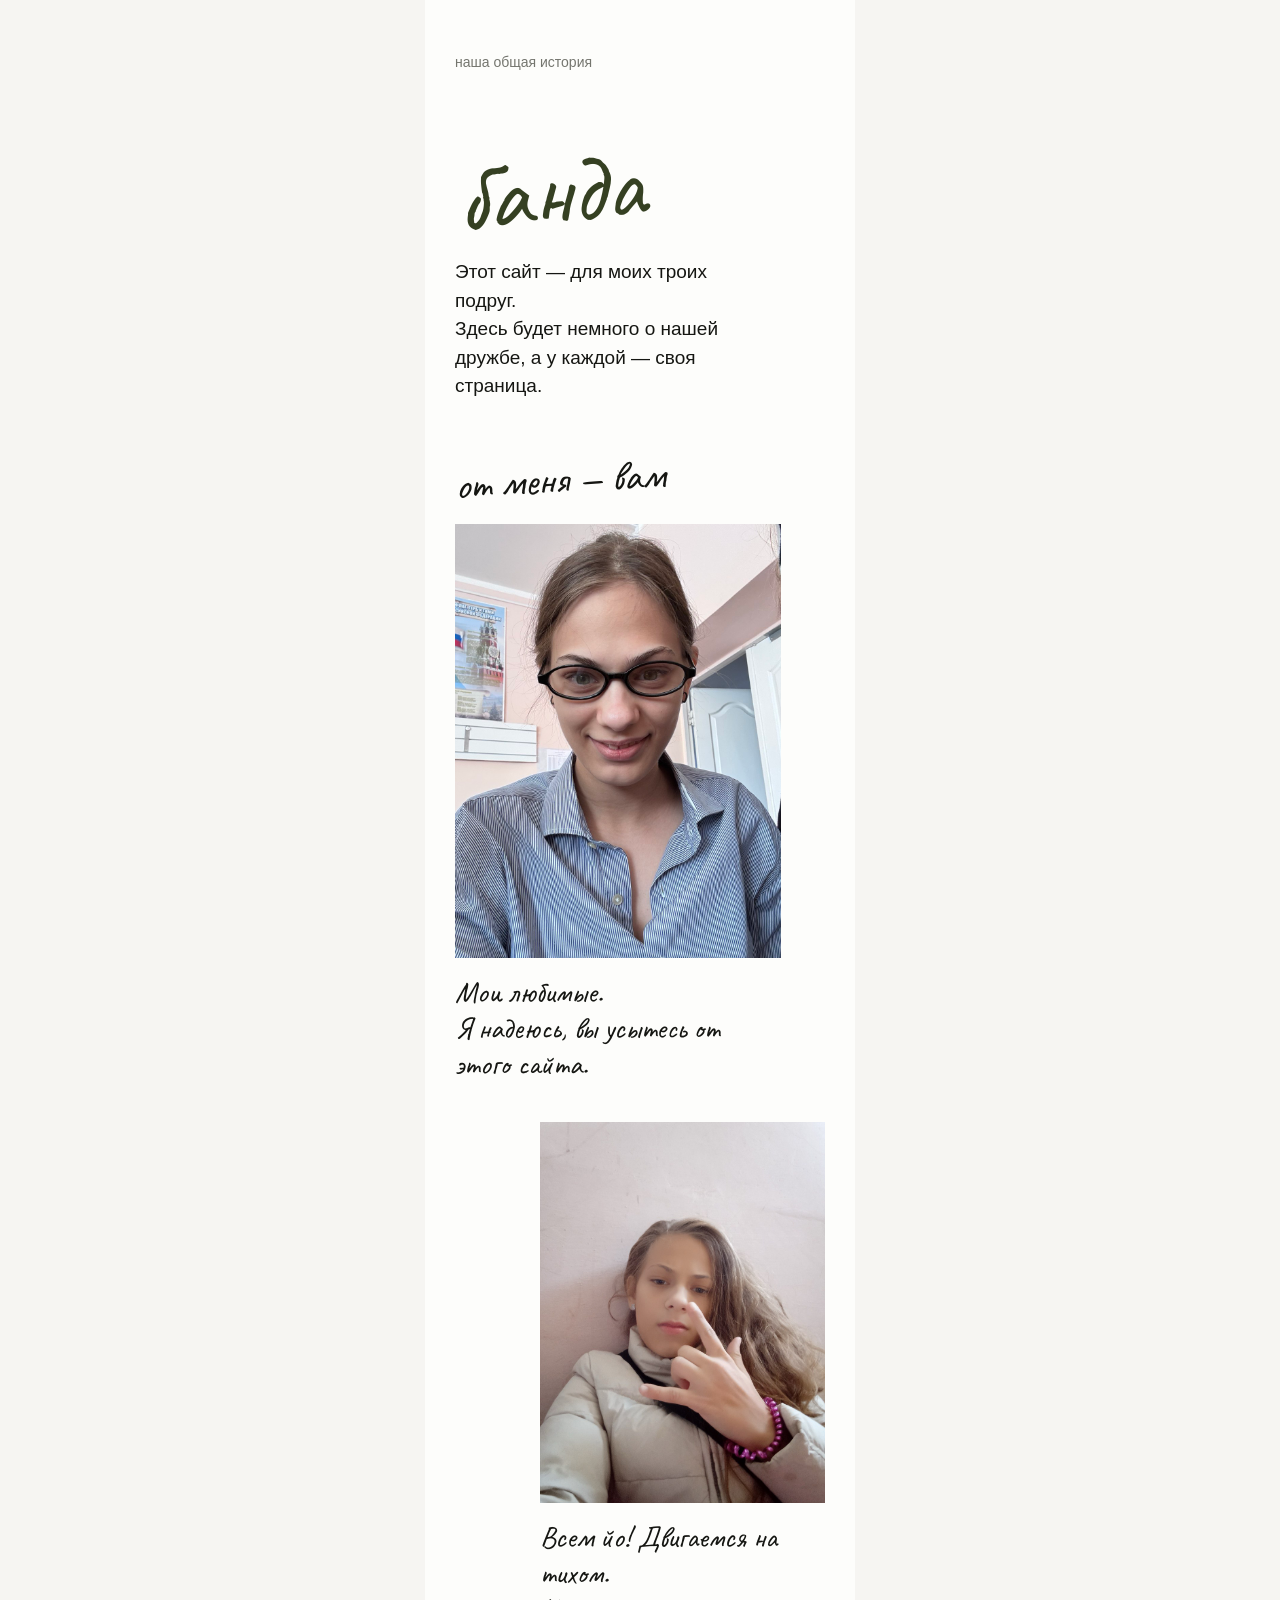
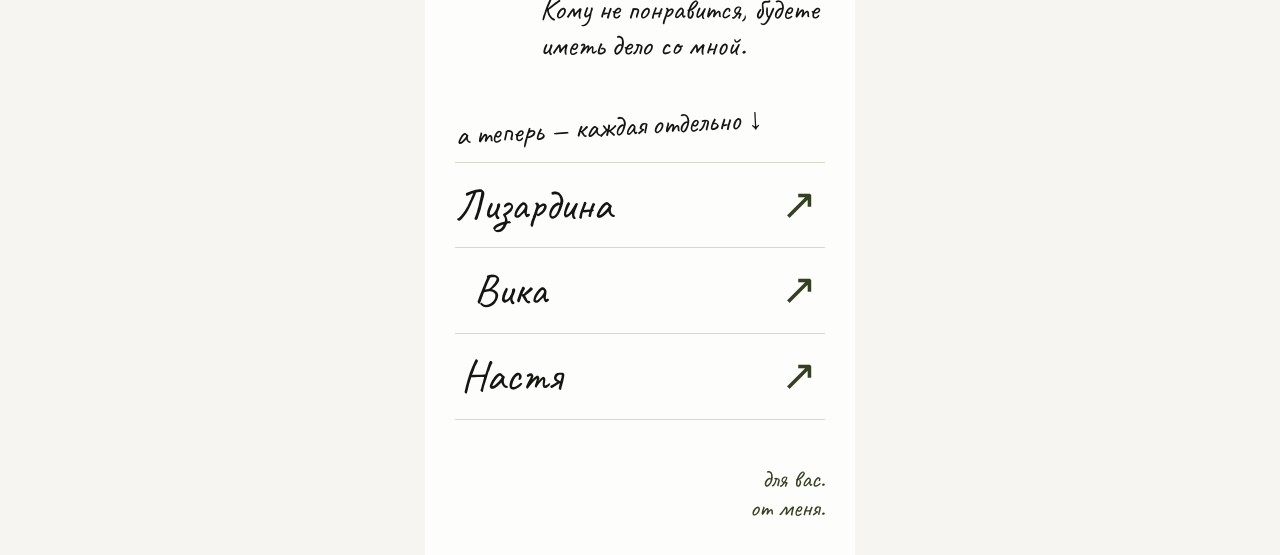
==== index.html @ c3899e17 "Organize Banda into shared, main and individual friend folders" ====
<!doctype html>
<html lang="ru"><head><meta charset="utf-8"><meta name="viewport" content="width=device-width, initial-scale=1"><meta name="robots" content="noindex, nofollow"><meta name="theme-color" content="#fdfdfb"><title>Банда — наша история</title><link rel="stylesheet" href="main/styles.css"><script defer src="main/content.js"></script><script defer src="main/app.js"></script></head>
<body><main><p class="small">наша общая история</p><header class="intro"><h1 class="hand">банда</h1><p class="description" id="friendship-intro"></p></header>
<section class="greetings" aria-labelledby="greetings-title"><h2 class="hand" id="greetings-title">от меня — вам</h2><div id="greeting-photos"></div><p class="greeting-caption hand" id="greeting-caption"></p></section><p class="note hand">а теперь — каждая отдельно ↓</p><nav aria-label="Страницы подруг"><a href="friends/liza/"><span class="name hand">Лизардина</span><span class="arrow" aria-hidden="true">↗</span></a><a href="friends/vika/"><span class="name hand">Вика</span><span class="arrow" aria-hidden="true">↗</span></a><a href="friends/nastya/"><span class="name hand">Настя</span><span class="arrow" aria-hidden="true">↗</span></a></nav><p class="footer hand">для вас.<br>от меня.</p></main><dialog id="greeting-dialog" aria-label="Фотография от меня"><button class="greeting-close" type="button" aria-label="Закрыть фотографию">×</button><img id="greeting-large" alt=""></dialog></body></html>
---- main/styles.css ----
@font-face{font-family:Caveat;src:url('../shared/fonts/Caveat.ttf') format('truetype');font-weight:400 700;font-display:swap}
:root{--paper:#fdfdfb;--ink:#151612;--olive:#354022}*{box-sizing:border-box}body{margin:0;background:#f6f5f2;color:var(--ink);font:19px/1.5 Arial,sans-serif}main{max-width:430px;min-height:100svh;margin:auto;background:var(--paper);padding:38px 30px 32px}a{color:inherit}a:focus-visible{outline:2px solid var(--olive);outline-offset:7px}.small{font-size:14px;color:#74756e}.hand{font-family:Caveat,'Segoe Print',cursive;font-weight:400}.intro{padding-top:34px}h1{font-size:100px;line-height:1;margin:12px 0 25px;transform:rotate(-5deg);color:var(--olive)}.description{max-width:310px;white-space:pre-line;margin:0}.note{font-size:30px;line-height:1.1;margin:46px 0 15px;transform:rotate(-3deg)}nav{margin-top:20px}nav a{display:flex;align-items:center;justify-content:space-between;gap:15px;min-height:86px;text-decoration:none;border-bottom:1px solid #d6d7cd}nav a:first-child{border-top:1px solid #d6d7cd}nav a:nth-child(2){padding-left:19px}nav a:nth-child(3){padding-left:6px}.name{font-size:44px;line-height:1.15}.arrow{font-family:Caveat,cursive;font-size:43px;color:var(--olive);padding-right:8px}.footer{font-size:25px;line-height:1.15;margin:45px 0 0;text-align:right;color:var(--olive)}.back{display:inline-block;font-size:16px;text-underline-offset:5px;min-height:44px}.empty h1{font-size:76px;margin-top:75px}.empty .small{margin-top:25px}@media(max-width:359px){main{padding:28px 23px}.intro{padding-top:20px}h1{font-size:87px}.description{font-size:18px}.name{font-size:39px}nav a{min-height:78px}}
.greetings{margin-top:52px}.greetings h2{font-size:41px;line-height:1.1;font-weight:400;margin:0 0 26px;transform:rotate(-3deg)}.greeting-photo{display:block;border:0;background:none;padding:0;width:88%;cursor:zoom-in;margin:0 0 28px}.greeting-photo:nth-child(2){width:77%;margin:0 0 0 auto}.greeting-photo img{display:block;width:100%;height:auto}.greeting-caption{min-height:76px;white-space:pre-line;font-size:30px;line-height:1.2;margin:26px 0 0}.greeting-photo:focus-visible,.greeting-close:focus-visible{outline:2px solid var(--olive);outline-offset:6px}#greeting-dialog{border:0;background:var(--paper);padding:0 12px 15px;width:min(700px,calc(100vw - 24px));max-width:calc(100vw - 24px);max-height:calc(100dvh - 24px)}#greeting-dialog::backdrop{background:rgba(19,21,16,.76)}#greeting-large{display:block;width:100%;height:auto;max-height:calc(100dvh - 100px);object-fit:contain}.greeting-close{display:block;margin-left:auto;width:44px;height:44px;font-size:30px;border:0;background:none;color:var(--ink);cursor:pointer}

.greeting-figure{width:88%;margin:0 0 40px}.greeting-figure:nth-child(2){width:77%;margin-left:auto}.greeting-figure .greeting-photo{width:100%;margin:0}.greeting-figure figcaption{font-size:30px;line-height:1.2;white-space:pre-line;margin-top:16px;overflow-wrap:break-word}.greeting-caption:empty{display:none}
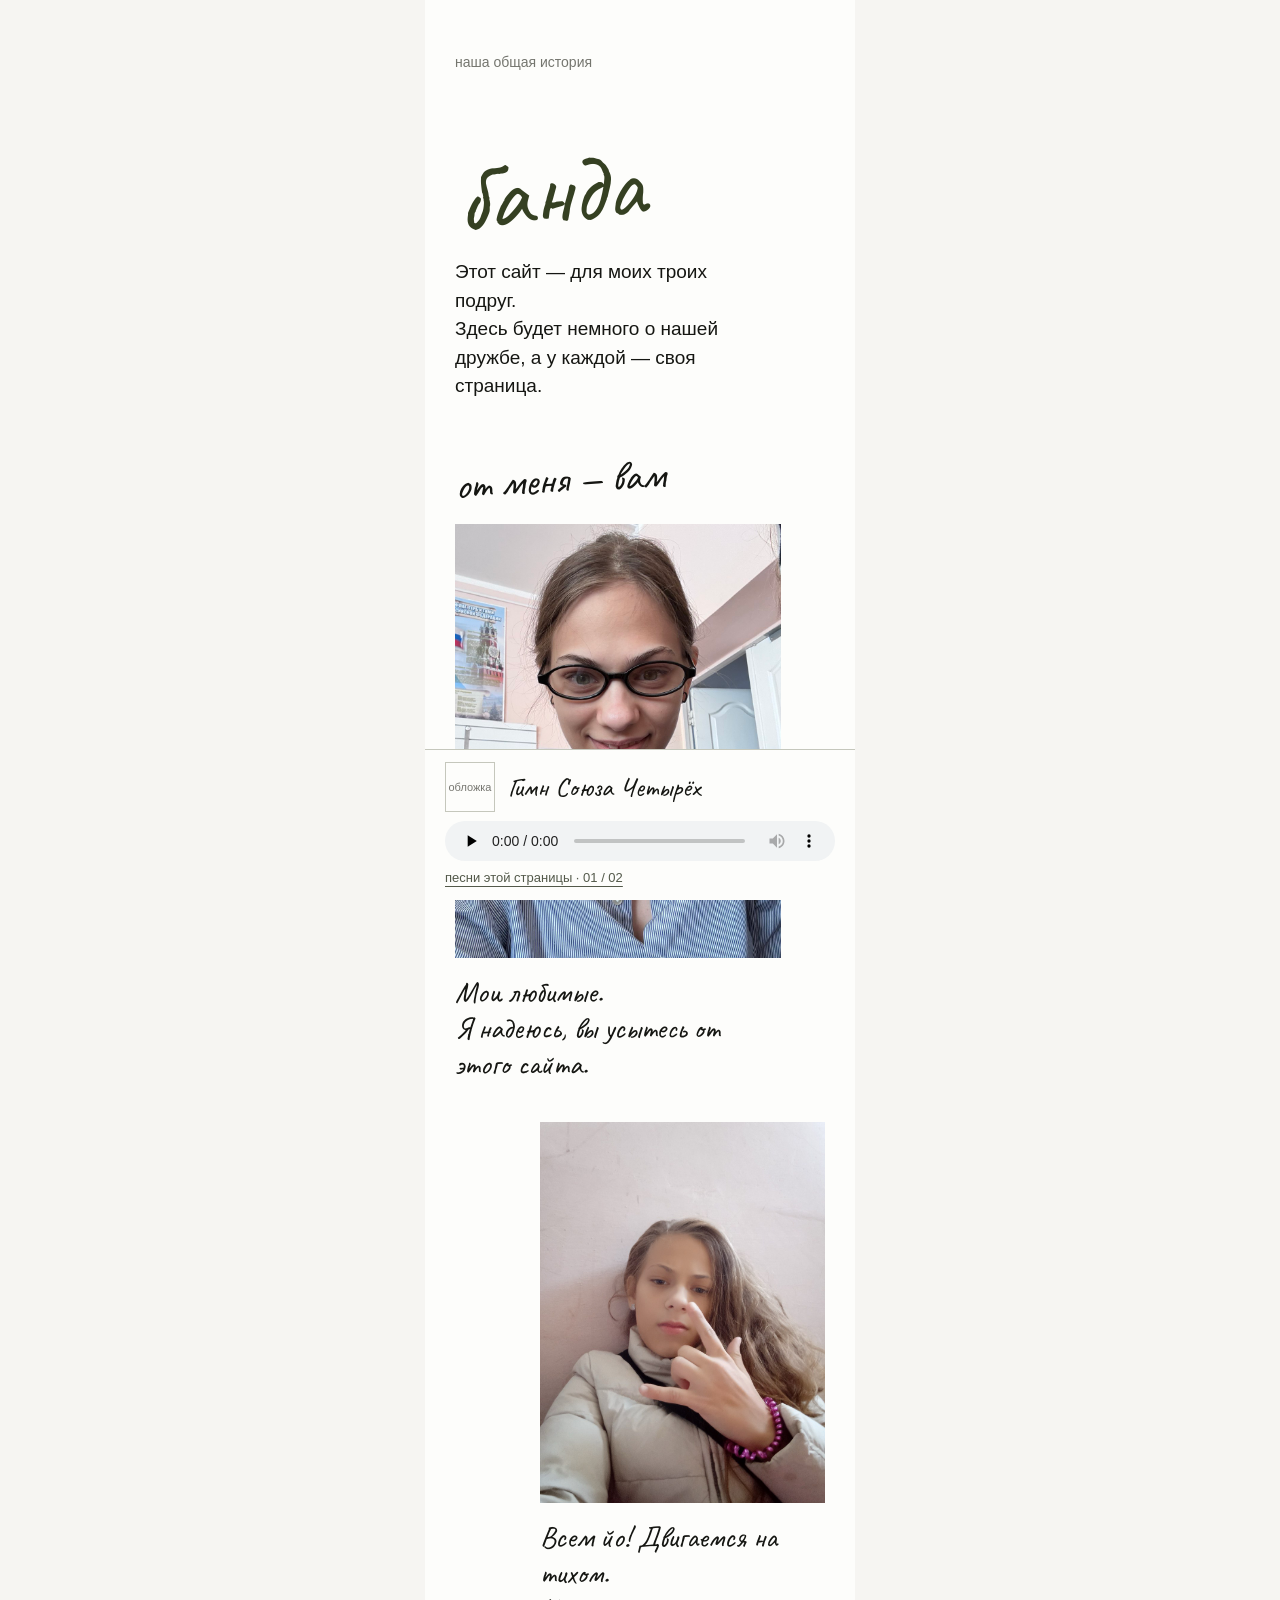
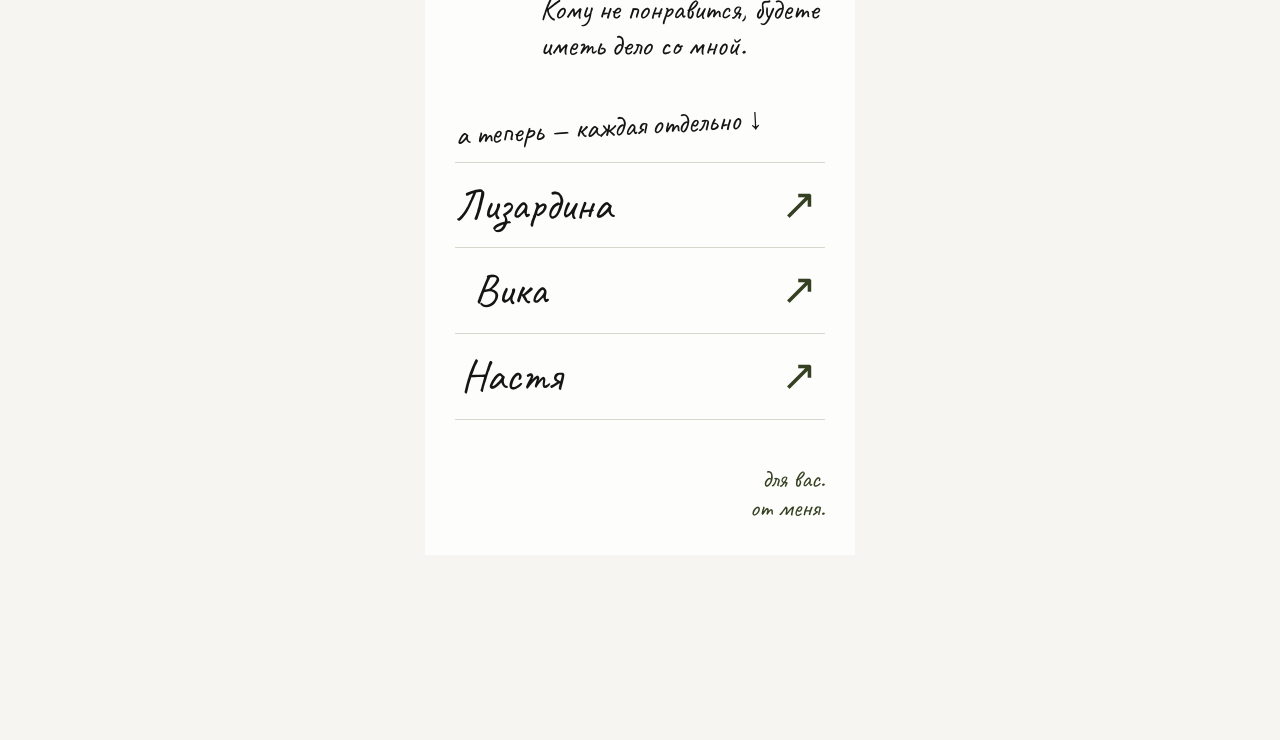
==== commit 09b4d198: "Add personal songs and persistent scrolling music players" ====
--- a/index.html
+++ b/index.html
@@ -1,4 +1,4 @@
 <!doctype html>
-<html lang="ru"><head><meta charset="utf-8"><meta name="viewport" content="width=device-width, initial-scale=1"><meta name="robots" content="noindex, nofollow"><meta name="theme-color" content="#fdfdfb"><title>Банда — наша история</title><link rel="stylesheet" href="main/styles.css"><script defer src="main/content.js"></script><script defer src="main/app.js"></script></head>
+<html lang="ru"><head><meta charset="utf-8"><meta name="viewport" content="width=device-width, initial-scale=1"><meta name="robots" content="noindex, nofollow"><meta name="theme-color" content="#fdfdfb"><title>Банда — наша история</title><link rel="stylesheet" href="main/styles.css"><script defer src="main/content.js"></script><script defer src="main/app.js"></script><link rel="stylesheet" href="shared/music.css"><script defer src="shared/audio-config.js"></script><script defer src="shared/music.js" data-page="main"></script></head>
 <body><main><p class="small">наша общая история</p><header class="intro"><h1 class="hand">банда</h1><p class="description" id="friendship-intro"></p></header>
 <section class="greetings" aria-labelledby="greetings-title"><h2 class="hand" id="greetings-title">от меня — вам</h2><div id="greeting-photos"></div><p class="greeting-caption hand" id="greeting-caption"></p></section><p class="note hand">а теперь — каждая отдельно ↓</p><nav aria-label="Страницы подруг"><a href="friends/liza/"><span class="name hand">Лизардина</span><span class="arrow" aria-hidden="true">↗</span></a><a href="friends/vika/"><span class="name hand">Вика</span><span class="arrow" aria-hidden="true">↗</span></a><a href="friends/nastya/"><span class="name hand">Настя</span><span class="arrow" aria-hidden="true">↗</span></a></nav><p class="footer hand">для вас.<br>от меня.</p></main><dialog id="greeting-dialog" aria-label="Фотография от меня"><button class="greeting-close" type="button" aria-label="Закрыть фотографию">×</button><img id="greeting-large" alt=""></dialog></body></html>
--- a/shared/music.css
+++ b/shared/music.css
@@ -0,0 +1 @@
+.music-dock{position:fixed;z-index:8;bottom:0;left:50%;transform:translateX(-50%);width:min(430px,100%);padding:12px 20px calc(9px + env(safe-area-inset-bottom));background:#fdfdfb;color:#151612;border-top:1px solid #c5c7bc;font:16px/1.3 Arial,sans-serif;box-sizing:border-box}.music-heading{display:flex;align-items:center;gap:13px}.music-cover{width:50px;height:50px;flex:none;object-fit:cover}.music-cover-empty{display:grid;place-items:center;border:1px solid #c5c7bc;color:#777771;font-size:11px}.music-name{font:27px/1.05 Caveat,'Segoe Print',cursive;margin:0!important;overflow-wrap:anywhere}.music-dock audio{display:block;width:100%;height:40px;margin-top:9px}.music-dock details{margin-top:5px;font-size:13px}.music-dock summary{cursor:pointer;min-height:25px;display:flex;align-items:center;color:#53594a;text-decoration:underline;text-underline-offset:4px}.music-list{list-style:none;padding:10px 0 0;margin:0}.music-list li{margin:0 0 7px}.music-list button{background:none;border:0;text-align:left;padding:7px 0;font:inherit;color:inherit;width:100%;cursor:pointer}.music-list button[aria-current=true]{color:#354022;text-decoration:underline;text-underline-offset:4px}.music-future{color:#777771;padding:7px 0}.music-dock button:focus-visible,.music-dock summary:focus-visible{outline:2px solid #354022;outline-offset:3px}.music-error{font-size:13px;margin:8px 0 0}.has-music{padding-bottom:185px!important}@media(max-width:359px){.music-dock{padding-left:16px;padding-right:16px}.music-name{font-size:25px}}
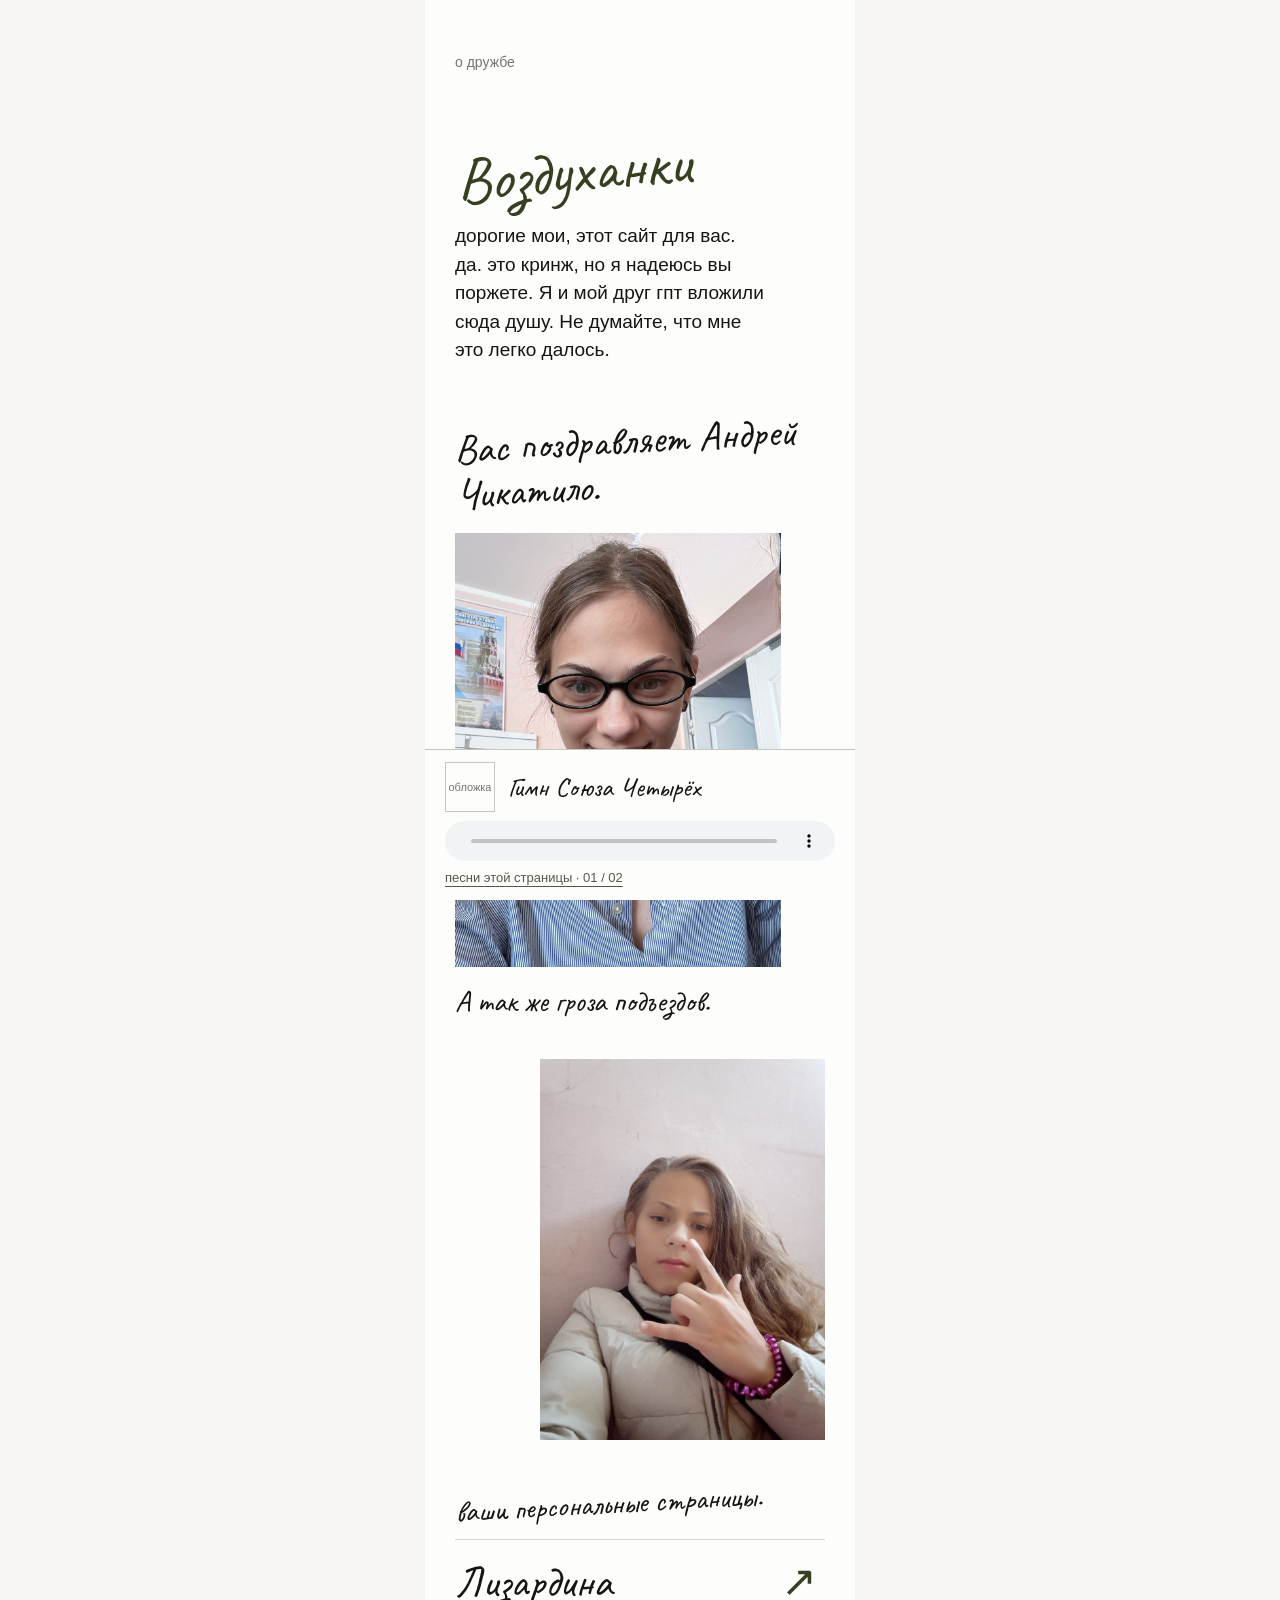
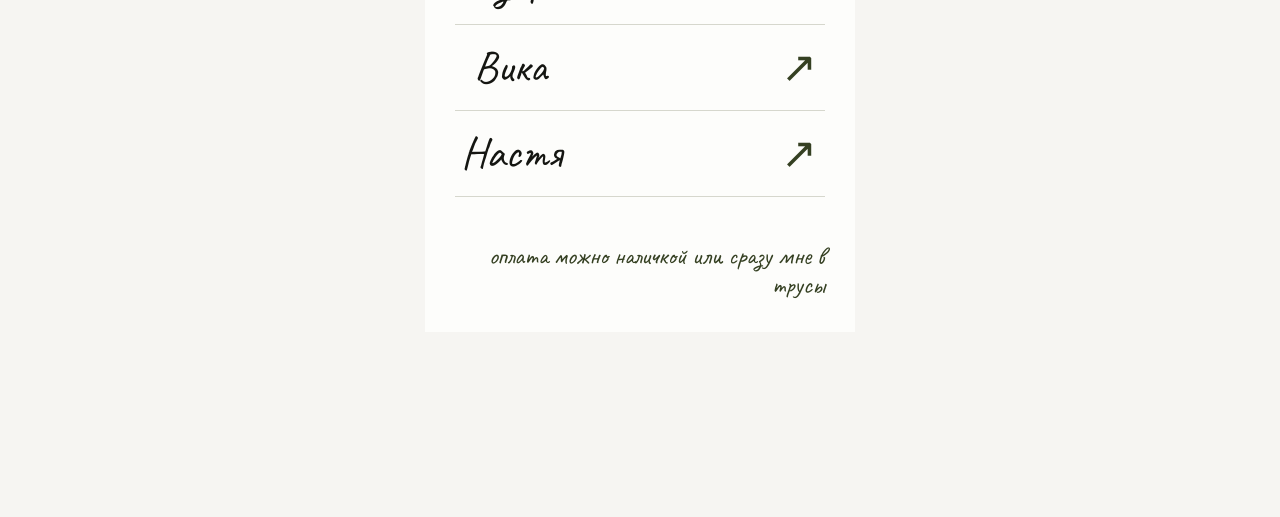
==== commit edccbd20: "Rename homepage to Vozdukhanki and use personal greeting copy" ====
--- a/index.html
+++ b/index.html
@@ -1,4 +1,4 @@
 <!doctype html>
-<html lang="ru"><head><meta charset="utf-8"><meta name="viewport" content="width=device-width, initial-scale=1"><meta name="robots" content="noindex, nofollow"><meta name="theme-color" content="#fdfdfb"><title>Банда — наша история</title><link rel="stylesheet" href="main/styles.css"><script defer src="main/content.js"></script><script defer src="main/app.js"></script><link rel="stylesheet" href="shared/music.css"><script defer src="shared/audio-config.js"></script><script defer src="shared/music.js" data-page="main"></script></head>
-<body><main><p class="small">наша общая история</p><header class="intro"><h1 class="hand">банда</h1><p class="description" id="friendship-intro"></p></header>
-<section class="greetings" aria-labelledby="greetings-title"><h2 class="hand" id="greetings-title">от меня — вам</h2><div id="greeting-photos"></div><p class="greeting-caption hand" id="greeting-caption"></p></section><p class="note hand">а теперь — каждая отдельно ↓</p><nav aria-label="Страницы подруг"><a href="friends/liza/"><span class="name hand">Лизардина</span><span class="arrow" aria-hidden="true">↗</span></a><a href="friends/vika/"><span class="name hand">Вика</span><span class="arrow" aria-hidden="true">↗</span></a><a href="friends/nastya/"><span class="name hand">Настя</span><span class="arrow" aria-hidden="true">↗</span></a></nav><p class="footer hand">для вас.<br>от меня.</p></main><dialog id="greeting-dialog" aria-label="Фотография от меня"><button class="greeting-close" type="button" aria-label="Закрыть фотографию">×</button><img id="greeting-large" alt=""></dialog></body></html>
+<html lang="ru"><head><meta charset="utf-8"><meta name="viewport" content="width=device-width, initial-scale=1"><meta name="robots" content="noindex, nofollow"><meta name="theme-color" content="#fdfdfb"><title>Воздуханки — о дружбе</title><link rel="stylesheet" href="main/styles.css"><script defer src="main/content.js"></script><script defer src="main/app.js"></script><link rel="stylesheet" href="shared/music.css"><script defer src="shared/audio-config.js"></script><script defer src="shared/music.js" data-page="main"></script></head>
+<body><main><p class="small">о дружбе</p><header class="intro"><h1 class="hand">Воздуханки</h1><p class="description" id="friendship-intro"></p></header>
+<section class="greetings" aria-labelledby="greetings-title"><h2 class="hand" id="greetings-title">Вас поздравляет Андрей Чикатило.</h2><div id="greeting-photos"></div><p class="greeting-caption hand" id="greeting-caption"></p></section><p class="note hand">ваши персональные страницы.</p><nav aria-label="Страницы подруг"><a href="friends/liza/"><span class="name hand">Лизардина</span><span class="arrow" aria-hidden="true">↗</span></a><a href="friends/vika/"><span class="name hand">Вика</span><span class="arrow" aria-hidden="true">↗</span></a><a href="friends/nastya/"><span class="name hand">Настя</span><span class="arrow" aria-hidden="true">↗</span></a></nav><p class="footer hand">оплата можно наличкой или сразу мне в трусы</p></main><dialog id="greeting-dialog" aria-label="Фотография от меня"><button class="greeting-close" type="button" aria-label="Закрыть фотографию">×</button><img id="greeting-large" alt=""></dialog></body></html>
--- a/main/styles.css
+++ b/main/styles.css
@@ -3,3 +3,6 @@
 .greetings{margin-top:52px}.greetings h2{font-size:41px;line-height:1.1;font-weight:400;margin:0 0 26px;transform:rotate(-3deg)}.greeting-photo{display:block;border:0;background:none;padding:0;width:88%;cursor:zoom-in;margin:0 0 28px}.greeting-photo:nth-child(2){width:77%;margin:0 0 0 auto}.greeting-photo img{display:block;width:100%;height:auto}.greeting-caption{min-height:76px;white-space:pre-line;font-size:30px;line-height:1.2;margin:26px 0 0}.greeting-photo:focus-visible,.greeting-close:focus-visible{outline:2px solid var(--olive);outline-offset:6px}#greeting-dialog{border:0;background:var(--paper);padding:0 12px 15px;width:min(700px,calc(100vw - 24px));max-width:calc(100vw - 24px);max-height:calc(100dvh - 24px)}#greeting-dialog::backdrop{background:rgba(19,21,16,.76)}#greeting-large{display:block;width:100%;height:auto;max-height:calc(100dvh - 100px);object-fit:contain}.greeting-close{display:block;margin-left:auto;width:44px;height:44px;font-size:30px;border:0;background:none;color:var(--ink);cursor:pointer}
 
 .greeting-figure{width:88%;margin:0 0 40px}.greeting-figure:nth-child(2){width:77%;margin-left:auto}.greeting-figure .greeting-photo{width:100%;margin:0}.greeting-figure figcaption{font-size:30px;line-height:1.2;white-space:pre-line;margin-top:16px;overflow-wrap:break-word}.greeting-caption:empty{display:none}
+
+.intro h1{font-size:clamp(43px,13vw,64px);overflow-wrap:break-word}
+.greeting-figure figcaption:empty{display:none}
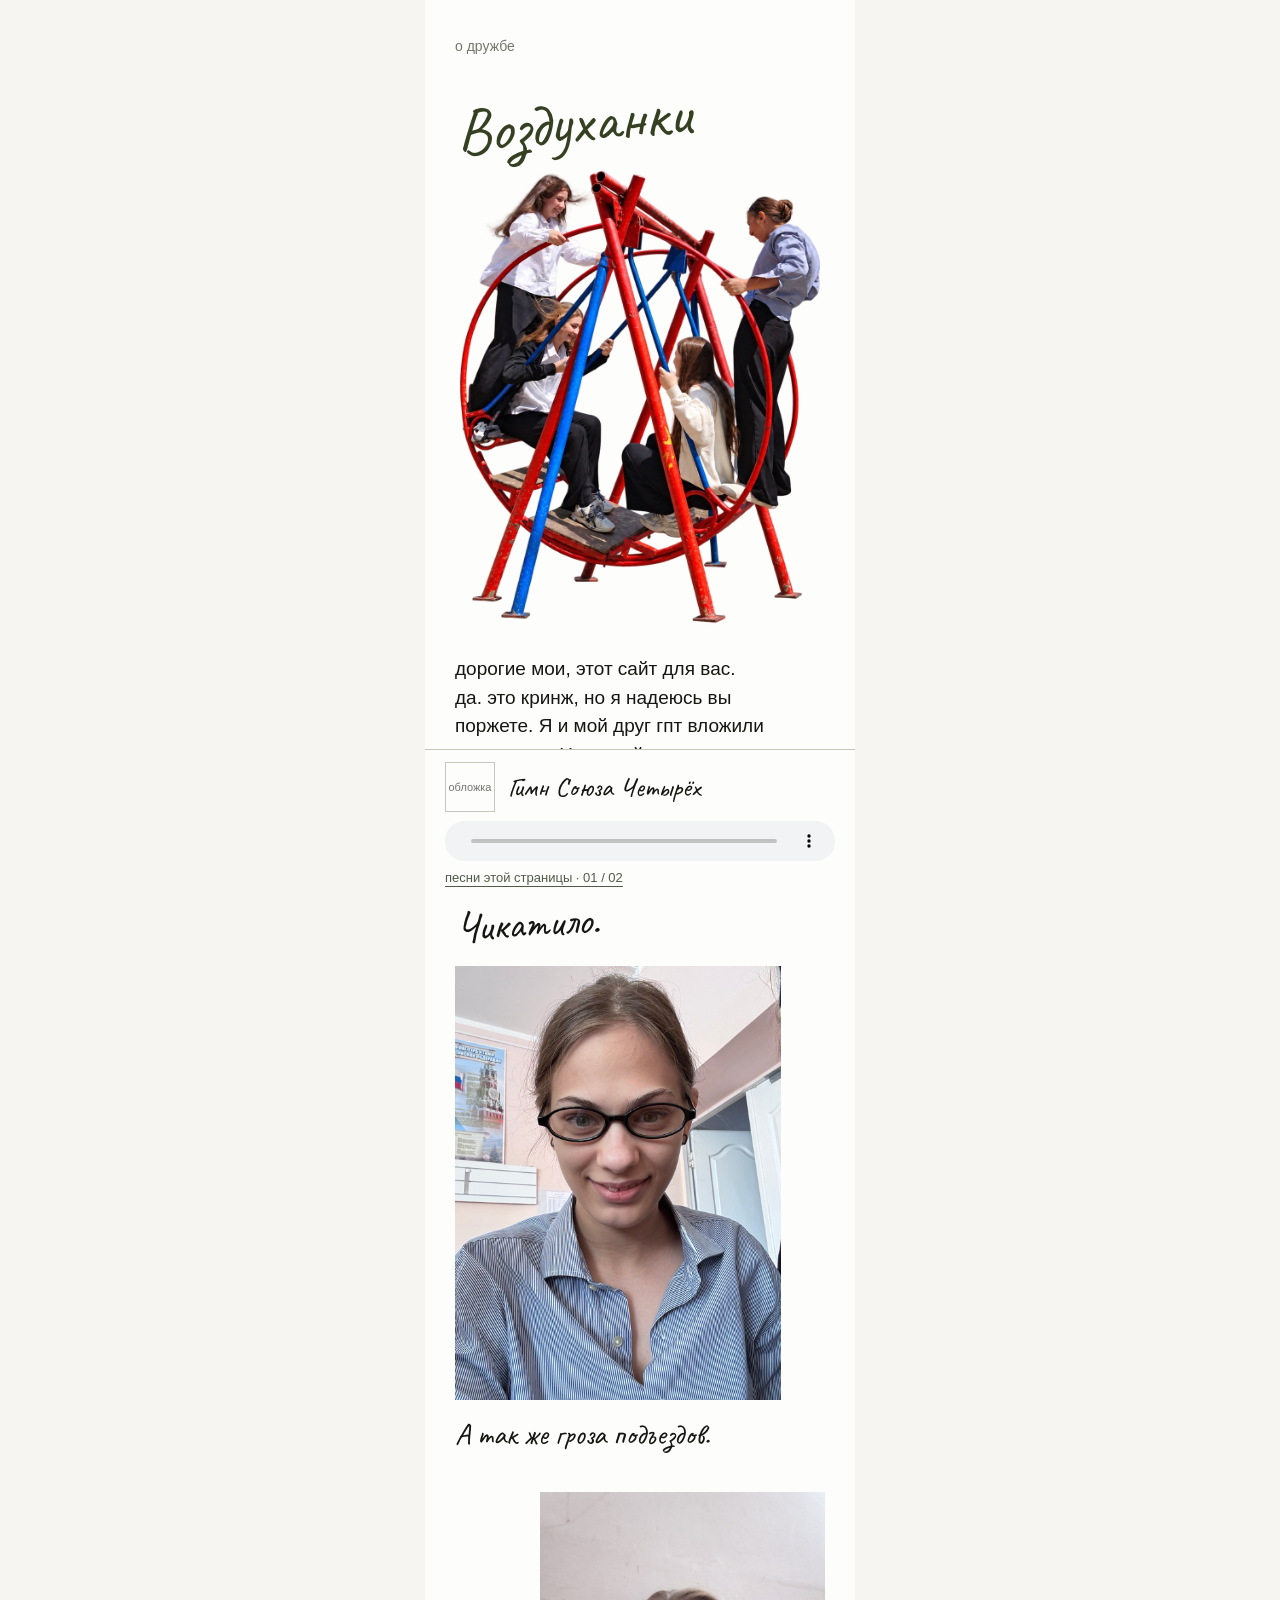
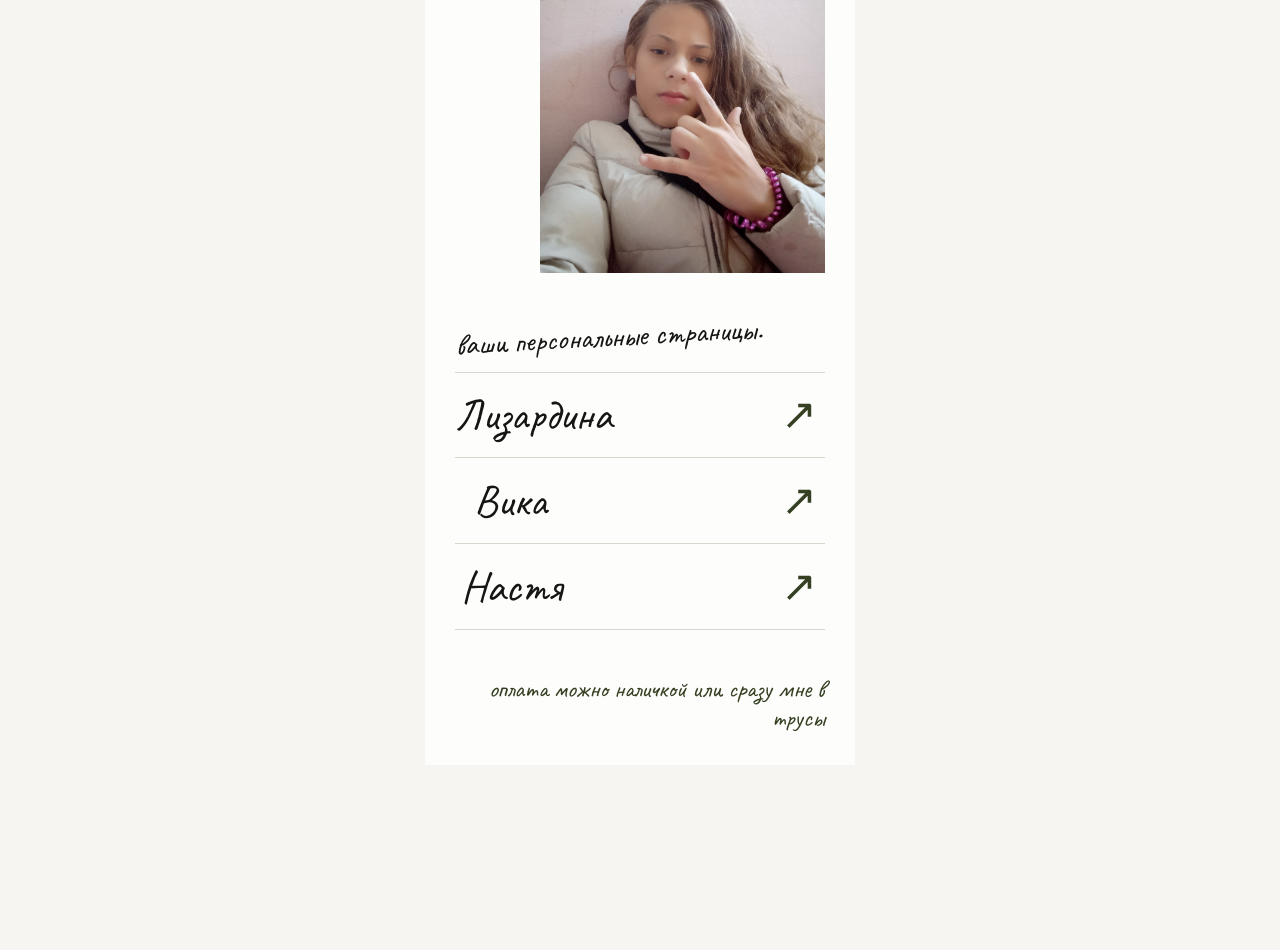
==== commit 2eaf505e: "Add transparent group photograph below raised homepage title" ====
--- a/index.html
+++ b/index.html
@@ -1,4 +1,4 @@
 <!doctype html>
 <html lang="ru"><head><meta charset="utf-8"><meta name="viewport" content="width=device-width, initial-scale=1"><meta name="robots" content="noindex, nofollow"><meta name="theme-color" content="#fdfdfb"><title>Воздуханки — о дружбе</title><link rel="stylesheet" href="main/styles.css"><script defer src="main/content.js"></script><script defer src="main/app.js"></script><link rel="stylesheet" href="shared/music.css"><script defer src="shared/audio-config.js"></script><script defer src="shared/music.js" data-page="main"></script></head>
-<body><main><p class="small">о дружбе</p><header class="intro"><h1 class="hand">Воздуханки</h1><p class="description" id="friendship-intro"></p></header>
+<body class="homepage"><main><p class="small">о дружбе</p><header class="intro"><h1 class="hand">Воздуханки</h1><div id="group-photo"></div><p class="description" id="friendship-intro"></p></header>
 <section class="greetings" aria-labelledby="greetings-title"><h2 class="hand" id="greetings-title">Вас поздравляет Андрей Чикатило.</h2><div id="greeting-photos"></div><p class="greeting-caption hand" id="greeting-caption"></p></section><p class="note hand">ваши персональные страницы.</p><nav aria-label="Страницы подруг"><a href="friends/liza/"><span class="name hand">Лизардина</span><span class="arrow" aria-hidden="true">↗</span></a><a href="friends/vika/"><span class="name hand">Вика</span><span class="arrow" aria-hidden="true">↗</span></a><a href="friends/nastya/"><span class="name hand">Настя</span><span class="arrow" aria-hidden="true">↗</span></a></nav><p class="footer hand">оплата можно наличкой или сразу мне в трусы</p></main><dialog id="greeting-dialog" aria-label="Фотография от меня"><button class="greeting-close" type="button" aria-label="Закрыть фотографию">×</button><img id="greeting-large" alt=""></dialog></body></html>
--- a/main/styles.css
+++ b/main/styles.css
@@ -6,3 +6,5 @@
 
 .intro h1{font-size:clamp(43px,13vw,64px);overflow-wrap:break-word}
 .greeting-figure figcaption:empty{display:none}
+
+.homepage main{padding-top:22px}.homepage .intro{padding-top:3px}.homepage .intro h1{margin-top:10px;margin-bottom:18px}.group-photo{display:block;width:100%;padding:0;border:0;background:transparent;cursor:zoom-in;margin:0 0 28px}.group-photo img{display:block;width:100%;height:auto;object-fit:contain}.group-photo:focus-visible{outline:2px solid var(--olive);outline-offset:6px}
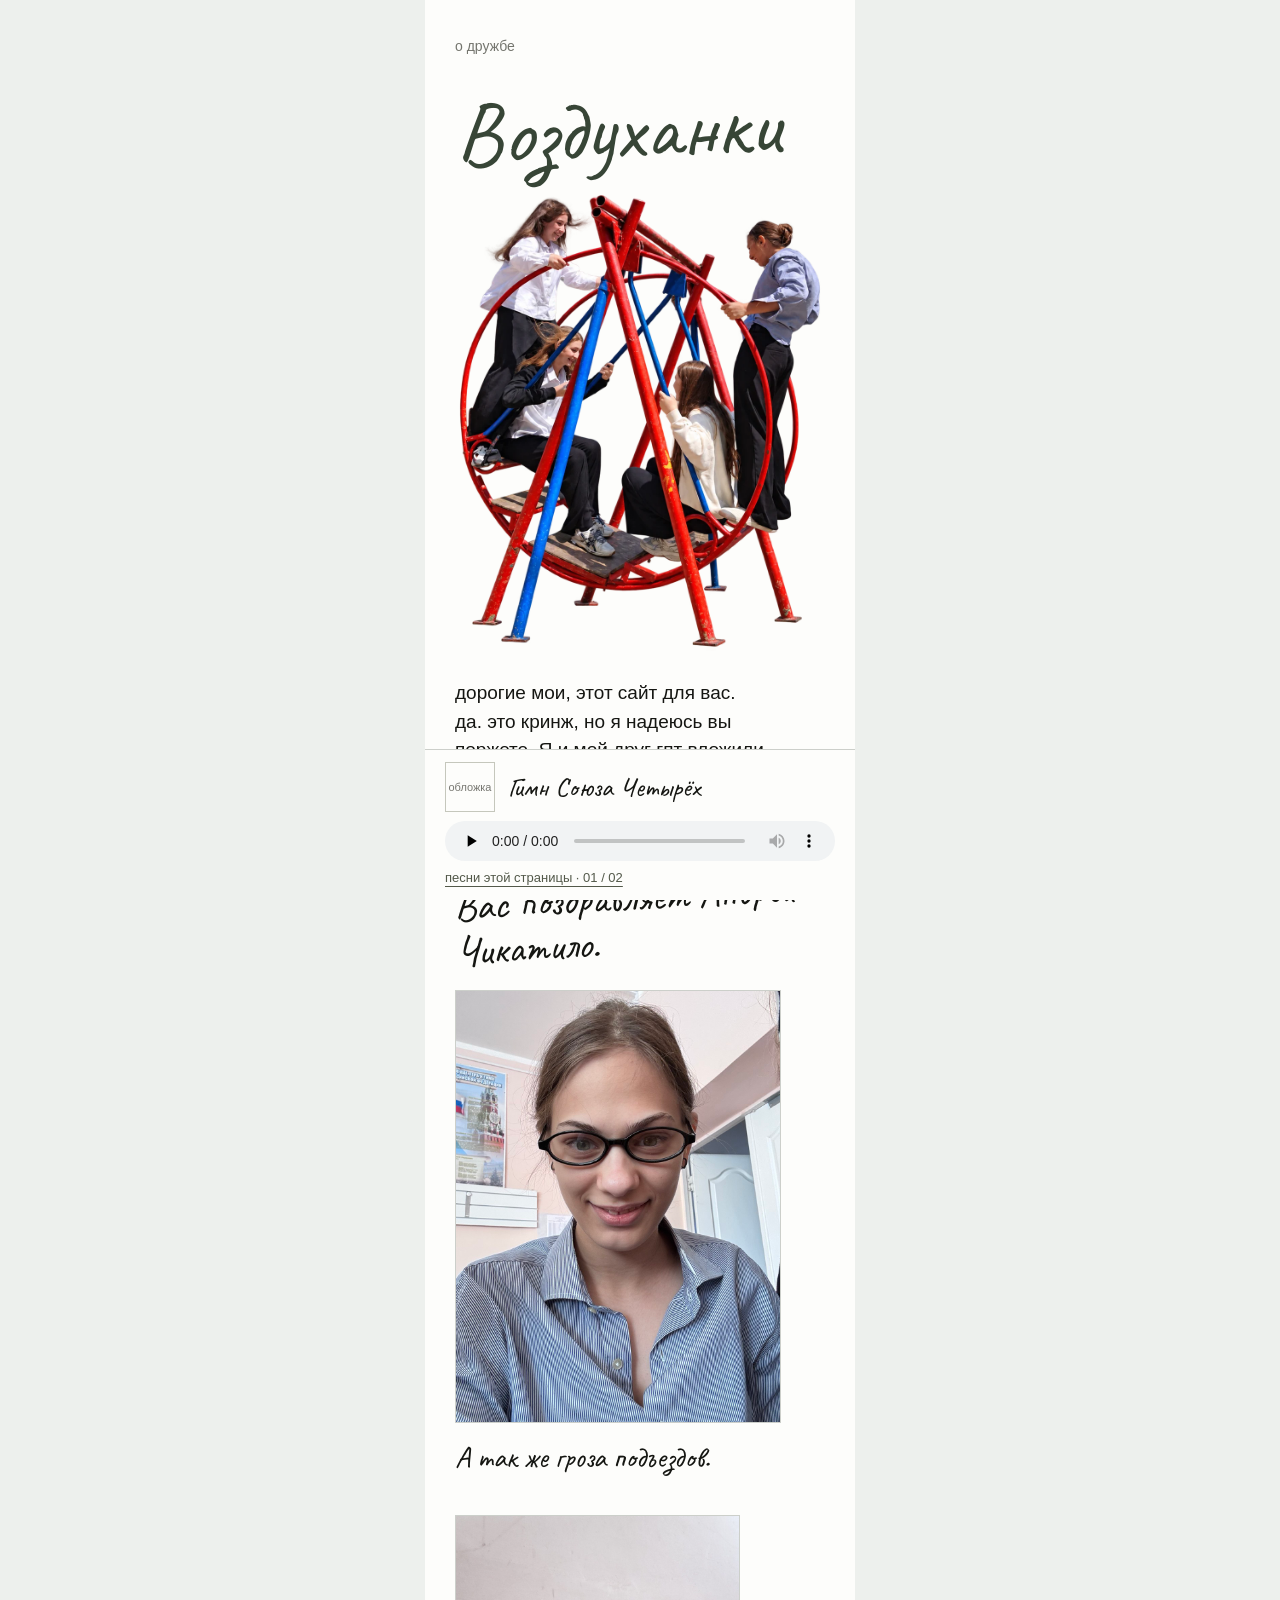
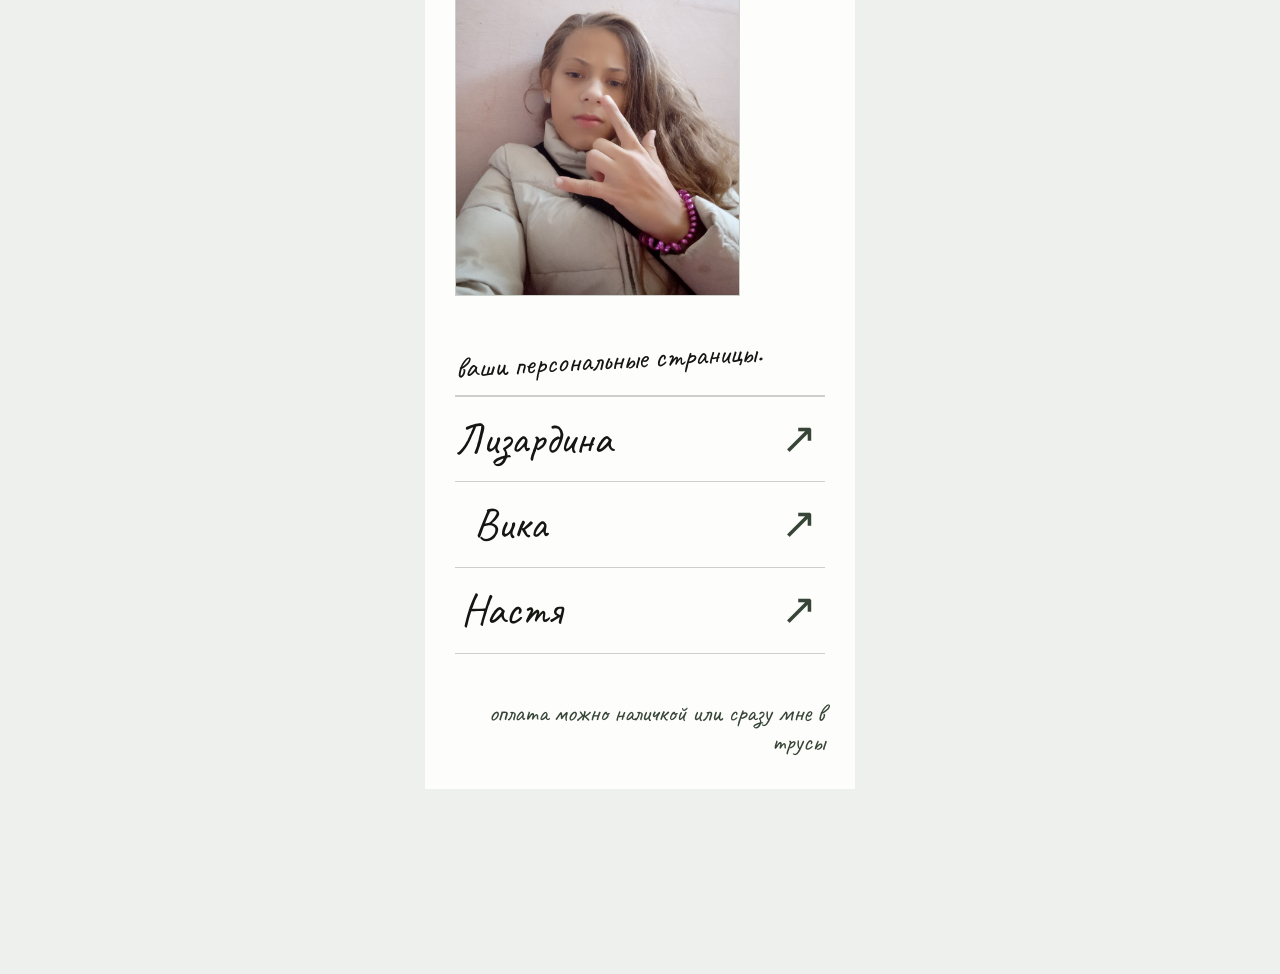
==== commit 875ef164: "Design contact sheet galleries and Lizardina tape gag" ====
--- a/index.html
+++ b/index.html
@@ -1,4 +1,6 @@
 <!doctype html>
-<html lang="ru"><head><meta charset="utf-8"><meta name="viewport" content="width=device-width, initial-scale=1"><meta name="robots" content="noindex, nofollow"><meta name="theme-color" content="#fdfdfb"><title>Воздуханки — о дружбе</title><link rel="stylesheet" href="main/styles.css"><script defer src="main/content.js"></script><script defer src="main/app.js"></script><link rel="stylesheet" href="shared/music.css"><script defer src="shared/audio-config.js"></script><script defer src="shared/music.js" data-page="main"></script></head>
+<html lang="ru"><head><meta charset="utf-8"><meta name="viewport" content="width=device-width, initial-scale=1"><meta name="robots" content="noindex, nofollow"><meta name="theme-color" content="#fdfdfb"><title>Воздуханки — о дружбе</title><link rel="stylesheet" href="main/styles.css"><script defer src="main/content.js"></script><script defer src="main/app.js"></script><link rel="stylesheet" href="shared/music.css"><script defer src="shared/audio-config.js"></script><script defer src="shared/music.js" data-page="main"></script>
+<link rel="stylesheet" href="shared/design-variant.css">
+</head>
 <body class="homepage"><main><p class="small">о дружбе</p><header class="intro"><h1 class="hand">Воздуханки</h1><div id="group-photo"></div><p class="description" id="friendship-intro"></p></header>
 <section class="greetings" aria-labelledby="greetings-title"><h2 class="hand" id="greetings-title">Вас поздравляет Андрей Чикатило.</h2><div id="greeting-photos"></div><p class="greeting-caption hand" id="greeting-caption"></p></section><p class="note hand">ваши персональные страницы.</p><nav aria-label="Страницы подруг"><a href="friends/liza/"><span class="name hand">Лизардина</span><span class="arrow" aria-hidden="true">↗</span></a><a href="friends/vika/"><span class="name hand">Вика</span><span class="arrow" aria-hidden="true">↗</span></a><a href="friends/nastya/"><span class="name hand">Настя</span><span class="arrow" aria-hidden="true">↗</span></a></nav><p class="footer hand">оплата можно наличкой или сразу мне в трусы</p></main><dialog id="greeting-dialog" aria-label="Фотография от меня"><button class="greeting-close" type="button" aria-label="Закрыть фотографию">×</button><img id="greeting-large" alt=""></dialog></body></html>
--- a/shared/design-variant.css
+++ b/shared/design-variant.css
@@ -0,0 +1,107 @@
+/* Контактные отпечатки: спокойные линии, крупные вступления и компактные галереи. */
+:root {
+  --paper: #fdfdfb;
+  --olive: #374536;
+  --contact-line: #cccfca;
+}
+
+body {
+  background: #edf0ed;
+}
+
+.homepage h1 {
+  font-size: clamp(55px, 18vw, 88px);
+  transform: rotate(-2deg);
+}
+
+.homepage #group-photo {
+  margin-block-end: 24px;
+}
+
+.homepage .greeting-figure {
+  margin-inline: 0;
+}
+
+.homepage nav {
+  border-top: 1px solid var(--contact-line);
+}
+
+.homepage nav a {
+  border-color: var(--contact-line);
+}
+
+.contents-list,
+.vika-contents nav,
+.nastya-contents nav {
+  padding-block: 0;
+  padding-inline: 0;
+  border-block: 1px solid var(--contact-line);
+  border-radius: 0;
+  background: transparent;
+}
+
+.contents-list a,
+.vika-contents nav a,
+.nastya-contents nav a {
+  padding-inline: 10px;
+}
+
+.contents-list a + a,
+.vika-contents nav a + a,
+.nastya-contents nav a + a {
+  border-top: 1px solid var(--contact-line);
+}
+
+.greeting-photo,
+.opening-photo button.photo,
+.vika-hero .vika-image-button,
+.duel-battle .vika-image-button,
+.vika-photo .vika-image-button,
+.nastya-hero .nastya-photo-button,
+#story-photos .nastya-photo-button,
+.gallery-photo .nastya-photo-button {
+  border: 1px solid var(--contact-line);
+}
+
+.photo-figure figcaption,
+.gallery-photo figcaption {
+  padding-inline-start: 8px;
+  border-inline-start: 1px solid var(--contact-line);
+}
+
+.music-dock {
+  border-top-color: var(--contact-line);
+  background: var(--paper);
+}
+
+@media (min-width: 375px) {
+  #vika-gallery-photos,
+  #gallery-photos {
+    display: grid;
+    grid-template-columns: repeat(2, minmax(0, 1fr));
+    align-items: start;
+    gap: 22px 14px;
+  }
+
+  .vika-page #vika-gallery-photos > .vika-photo,
+  .nastya-page #gallery-photos > .gallery-photo {
+    width: 100%;
+    min-width: 0;
+    margin: 0;
+  }
+
+  .vika-page #vika-gallery-photos img,
+  .nastya-page #gallery-photos > .gallery-photo .nastya-photo-button > img {
+    aspect-ratio: 4 / 5;
+    object-fit: contain;
+    background: #f0f1ed;
+  }
+
+  #vika-gallery-photos figcaption,
+  #gallery-photos figcaption {
+    min-height: 0;
+    font-size: 23px;
+    line-height: 1.15;
+    overflow-wrap: anywhere;
+  }
+}
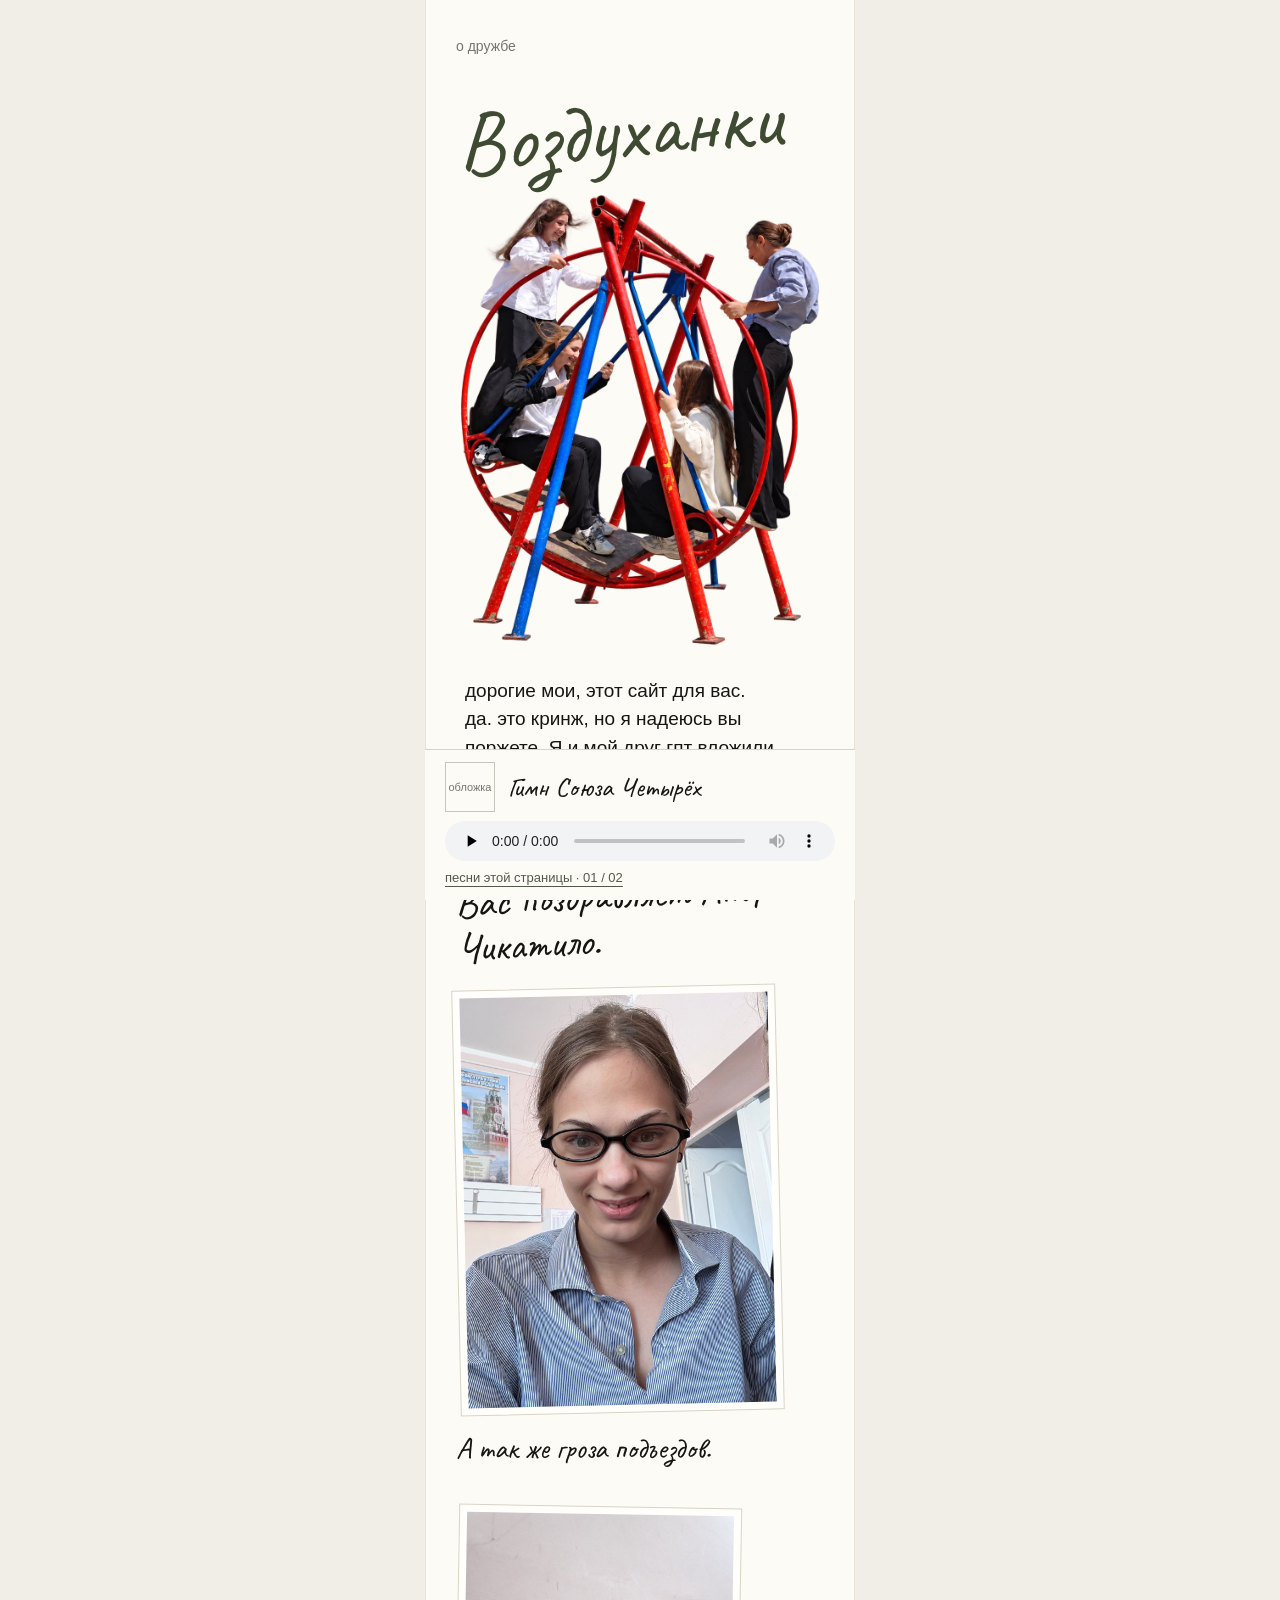
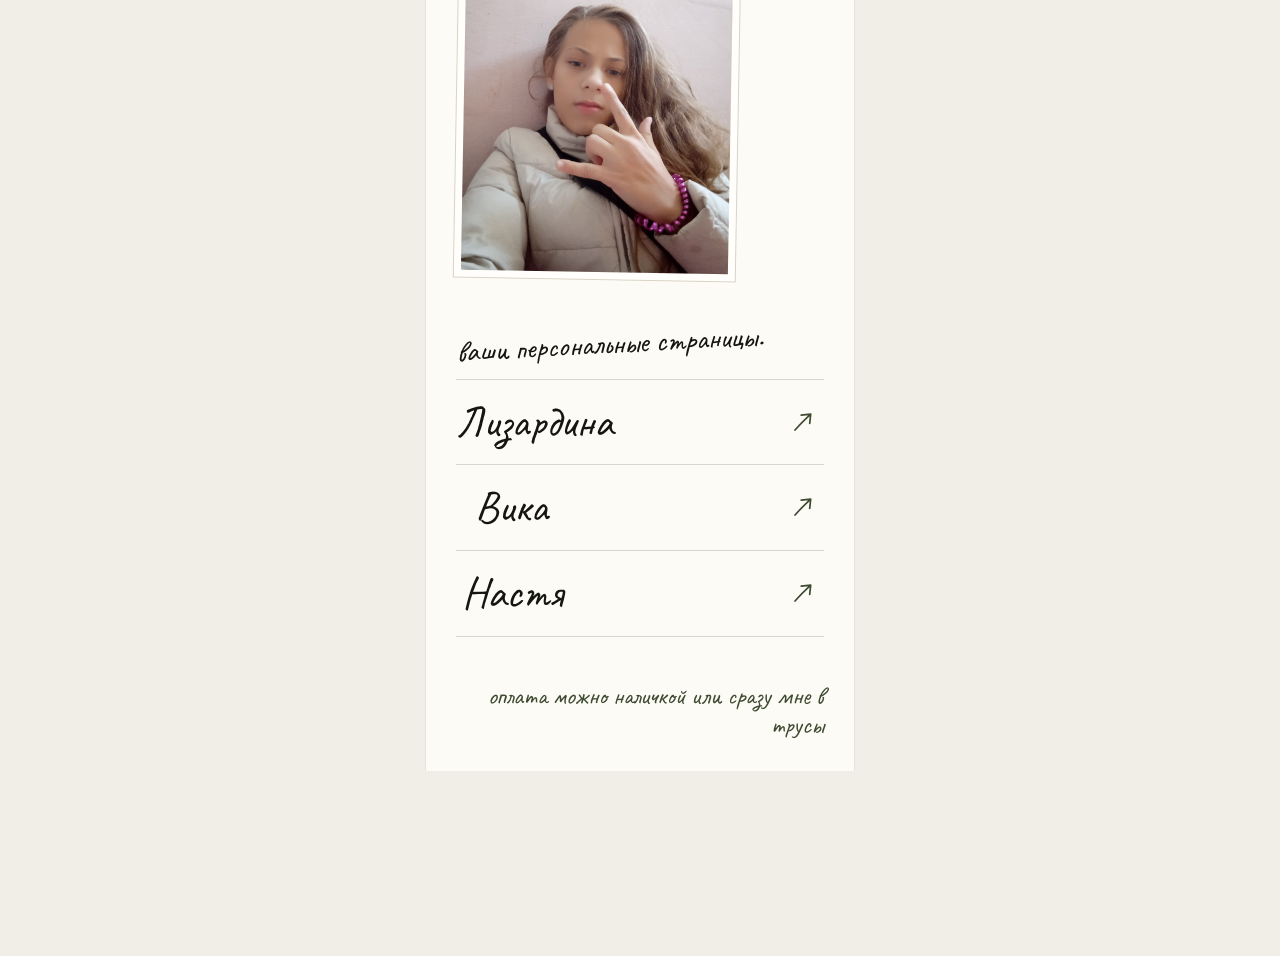
==== commit 8bbd0745: "Fill the three letters and draw homepage arrows" ====
--- a/index.html
+++ b/index.html
@@ -1,6 +1,6 @@
 <!doctype html>
-<html lang="ru"><head><meta charset="utf-8"><meta name="viewport" content="width=device-width, initial-scale=1"><meta name="robots" content="noindex, nofollow"><meta name="theme-color" content="#fdfdfb"><title>Воздуханки — о дружбе</title><link rel="stylesheet" href="main/styles.css"><script defer src="main/content.js"></script><script defer src="main/app.js"></script><link rel="stylesheet" href="shared/music.css"><script defer src="shared/audio-config.js"></script><script defer src="shared/music.js" data-page="main"></script>
+<html lang="ru"><head><meta charset="utf-8"><meta name="viewport" content="width=device-width, initial-scale=1"><meta name="robots" content="noindex, nofollow"><meta name="theme-color" content="#fdfdfb"><title>Воздуханки — о дружбе</title><link rel="stylesheet" href="main/styles.css?v=arrows-1"><script defer src="main/content.js"></script><script defer src="main/app.js"></script><link rel="stylesheet" href="shared/music.css"><script defer src="shared/audio-config.js"></script><script defer src="shared/music.js" data-page="main"></script>
 <link rel="stylesheet" href="shared/design-variant.css">
 </head>
 <body class="homepage"><main><p class="small">о дружбе</p><header class="intro"><h1 class="hand">Воздуханки</h1><div id="group-photo"></div><p class="description" id="friendship-intro"></p></header>
-<section class="greetings" aria-labelledby="greetings-title"><h2 class="hand" id="greetings-title">Вас поздравляет Андрей Чикатило.</h2><div id="greeting-photos"></div><p class="greeting-caption hand" id="greeting-caption"></p></section><p class="note hand">ваши персональные страницы.</p><nav aria-label="Страницы подруг"><a href="friends/liza/"><span class="name hand">Лизардина</span><span class="arrow" aria-hidden="true">↗</span></a><a href="friends/vika/"><span class="name hand">Вика</span><span class="arrow" aria-hidden="true">↗</span></a><a href="friends/nastya/"><span class="name hand">Настя</span><span class="arrow" aria-hidden="true">↗</span></a></nav><p class="footer hand">оплата можно наличкой или сразу мне в трусы</p></main><dialog id="greeting-dialog" aria-label="Фотография от меня"><button class="greeting-close" type="button" aria-label="Закрыть фотографию">×</button><img id="greeting-large" alt=""></dialog></body></html>
+<section class="greetings" aria-labelledby="greetings-title"><h2 class="hand" id="greetings-title">Вас поздравляет Андрей Чикатило.</h2><div id="greeting-photos"></div><p class="greeting-caption hand" id="greeting-caption"></p></section><p class="note hand">ваши персональные страницы.</p><nav aria-label="Страницы подруг"><a href="friends/liza/"><span class="name hand">Лизардина</span><svg class="arrow" viewBox="0 0 26 26" aria-hidden="true" focusable="false"><path d="M5 21c4-4.5 9.6-10.2 15.4-15.6m-9.2.8 9.5-1.1-1 9.3" fill="none" stroke="currentColor" stroke-width="1.7" stroke-linecap="round" stroke-linejoin="round"/></svg></a><a href="friends/vika/"><span class="name hand">Вика</span><svg class="arrow" viewBox="0 0 26 26" aria-hidden="true" focusable="false"><path d="M5 21c4-4.5 9.6-10.2 15.4-15.6m-9.2.8 9.5-1.1-1 9.3" fill="none" stroke="currentColor" stroke-width="1.7" stroke-linecap="round" stroke-linejoin="round"/></svg></a><a href="friends/nastya/"><span class="name hand">Настя</span><svg class="arrow" viewBox="0 0 26 26" aria-hidden="true" focusable="false"><path d="M5 21c4-4.5 9.6-10.2 15.4-15.6m-9.2.8 9.5-1.1-1 9.3" fill="none" stroke="currentColor" stroke-width="1.7" stroke-linecap="round" stroke-linejoin="round"/></svg></a></nav><p class="footer hand">оплата можно наличкой или сразу мне в трусы</p></main><dialog id="greeting-dialog" aria-label="Фотография от меня"><button class="greeting-close" type="button" aria-label="Закрыть фотографию">×</button><img id="greeting-large" alt=""></dialog></body></html>
--- a/main/styles.css
+++ b/main/styles.css
@@ -1,5 +1,5 @@
 @font-face{font-family:Caveat;src:url('../shared/fonts/Caveat.ttf') format('truetype');font-weight:400 700;font-display:swap}
-:root{--paper:#fdfdfb;--ink:#151612;--olive:#354022}*{box-sizing:border-box}body{margin:0;background:#f6f5f2;color:var(--ink);font:19px/1.5 Arial,sans-serif}main{max-width:430px;min-height:100svh;margin:auto;background:var(--paper);padding:38px 30px 32px}a{color:inherit}a:focus-visible{outline:2px solid var(--olive);outline-offset:7px}.small{font-size:14px;color:#74756e}.hand{font-family:Caveat,'Segoe Print',cursive;font-weight:400}.intro{padding-top:34px}h1{font-size:100px;line-height:1;margin:12px 0 25px;transform:rotate(-5deg);color:var(--olive)}.description{max-width:310px;white-space:pre-line;margin:0}.note{font-size:30px;line-height:1.1;margin:46px 0 15px;transform:rotate(-3deg)}nav{margin-top:20px}nav a{display:flex;align-items:center;justify-content:space-between;gap:15px;min-height:86px;text-decoration:none;border-bottom:1px solid #d6d7cd}nav a:first-child{border-top:1px solid #d6d7cd}nav a:nth-child(2){padding-left:19px}nav a:nth-child(3){padding-left:6px}.name{font-size:44px;line-height:1.15}.arrow{font-family:Caveat,cursive;font-size:43px;color:var(--olive);padding-right:8px}.footer{font-size:25px;line-height:1.15;margin:45px 0 0;text-align:right;color:var(--olive)}.back{display:inline-block;font-size:16px;text-underline-offset:5px;min-height:44px}.empty h1{font-size:76px;margin-top:75px}.empty .small{margin-top:25px}@media(max-width:359px){main{padding:28px 23px}.intro{padding-top:20px}h1{font-size:87px}.description{font-size:18px}.name{font-size:39px}nav a{min-height:78px}}
+:root{--paper:#fdfdfb;--ink:#151612;--olive:#354022}*{box-sizing:border-box}body{margin:0;background:#f6f5f2;color:var(--ink);font:19px/1.5 Arial,sans-serif}main{max-width:430px;min-height:100svh;margin:auto;background:var(--paper);padding:38px 30px 32px}a{color:inherit}a:focus-visible{outline:2px solid var(--olive);outline-offset:7px}.small{font-size:14px;color:#74756e}.hand{font-family:Caveat,'Segoe Print',cursive;font-weight:400}.intro{padding-top:34px}h1{font-size:100px;line-height:1;margin:12px 0 25px;transform:rotate(-5deg);color:var(--olive)}.description{max-width:310px;white-space:pre-line;margin:0}.note{font-size:30px;line-height:1.1;margin:46px 0 15px;transform:rotate(-3deg)}nav{margin-top:20px}nav a{display:flex;align-items:center;justify-content:space-between;gap:15px;min-height:86px;text-decoration:none;border-bottom:1px solid #d6d7cd}nav a:first-child{border-top:1px solid #d6d7cd}nav a:nth-child(2){padding-left:19px}nav a:nth-child(3){padding-left:6px}.name{font-size:44px;line-height:1.15}.arrow{display:block;width:26px;height:26px;flex:0 0 26px;margin-inline-end:8px;color:var(--olive)}.footer{font-size:25px;line-height:1.15;margin:45px 0 0;text-align:right;color:var(--olive)}.back{display:inline-block;font-size:16px;text-underline-offset:5px;min-height:44px}.empty h1{font-size:76px;margin-top:75px}.empty .small{margin-top:25px}@media(max-width:359px){main{padding:28px 23px}.intro{padding-top:20px}h1{font-size:87px}.description{font-size:18px}.name{font-size:39px}nav a{min-height:78px}}
 .greetings{margin-top:52px}.greetings h2{font-size:41px;line-height:1.1;font-weight:400;margin:0 0 26px;transform:rotate(-3deg)}.greeting-photo{display:block;border:0;background:none;padding:0;width:88%;cursor:zoom-in;margin:0 0 28px}.greeting-photo:nth-child(2){width:77%;margin:0 0 0 auto}.greeting-photo img{display:block;width:100%;height:auto}.greeting-caption{min-height:76px;white-space:pre-line;font-size:30px;line-height:1.2;margin:26px 0 0}.greeting-photo:focus-visible,.greeting-close:focus-visible{outline:2px solid var(--olive);outline-offset:6px}#greeting-dialog{border:0;background:var(--paper);padding:0 12px 15px;width:min(700px,calc(100vw - 24px));max-width:calc(100vw - 24px);max-height:calc(100dvh - 24px)}#greeting-dialog::backdrop{background:rgba(19,21,16,.76)}#greeting-large{display:block;width:100%;height:auto;max-height:calc(100dvh - 100px);object-fit:contain}.greeting-close{display:block;margin-left:auto;width:44px;height:44px;font-size:30px;border:0;background:none;color:var(--ink);cursor:pointer}
 
 .greeting-figure{width:88%;margin:0 0 40px}.greeting-figure:nth-child(2){width:77%;margin-left:auto}.greeting-figure .greeting-photo{width:100%;margin:0}.greeting-figure figcaption{font-size:30px;line-height:1.2;white-space:pre-line;margin-top:16px;overflow-wrap:break-word}.greeting-caption:empty{display:none}
--- a/shared/design-variant.css
+++ b/shared/design-variant.css
@@ -1,107 +1,72 @@
-/* Контактные отпечатки: спокойные линии, крупные вступления и компактные галереи. */
+/* Поля альбома. Рамки только у снимков с фоном. */
 :root {
-  --paper: #fdfdfb;
-  --olive: #374536;
-  --contact-line: #cccfca;
+  --paper: #fdfbf6;
+  --olive: #3e4a31;
+  --album-edge: #d9d3c5;
+  --album-print: #fffefb;
 }
 
 body {
-  background: #edf0ed;
+  background: #f1eee7;
+}
+
+main {
+  border-inline: 1px solid #e9e3d7;
 }
 
 .homepage h1 {
   font-size: clamp(55px, 18vw, 88px);
-  transform: rotate(-2deg);
 }
 
 .homepage #group-photo {
-  margin-block-end: 24px;
+  margin-block: 4px 22px;
+}
+
+.homepage .description {
+  margin-inline-start: 9px;
 }
 
 .homepage .greeting-figure {
   margin-inline: 0;
 }
 
-.homepage nav {
-  border-top: 1px solid var(--contact-line);
+.greeting-photo,
+.opening-photo button.photo,
+.vika-hero .vika-image-button,
+.duel-battle .vika-image-button,
+.duel-contender .vika-image-button,
+.vika-photo .vika-image-button,
+.nastya-hero .nastya-photo-button,
+#story-photos .nastya-photo-button,
+.gallery-photo .nastya-photo-button {
+  padding: clamp(4px, 1.6vw, 7px);
+  border: 1px solid var(--album-edge);
+  border-radius: 0;
+  background: var(--album-print);
 }
 
-.homepage nav a {
-  border-color: var(--contact-line);
+.homepage .greeting-figure:nth-child(odd) .greeting-photo {
+  transform: rotate(-1.3deg);
+}
+
+.homepage .greeting-figure:nth-child(even) .greeting-photo {
+  transform: rotate(1deg);
+}
+
+.vika-photo:nth-child(even) .vika-image-button,
+.gallery-photo:nth-child(even) .nastya-photo-button {
+  transform: rotate(1deg);
 }
 
 .contents-list,
 .vika-contents nav,
 .nastya-contents nav {
-  padding-block: 0;
-  padding-inline: 0;
-  border-block: 1px solid var(--contact-line);
-  border-radius: 0;
-  background: transparent;
-}
-
-.contents-list a,
-.vika-contents nav a,
-.nastya-contents nav a {
-  padding-inline: 10px;
-}
-
-.contents-list a + a,
-.vika-contents nav a + a,
-.nastya-contents nav a + a {
-  border-top: 1px solid var(--contact-line);
-}
-
-.greeting-photo,
-.opening-photo button.photo,
-.vika-hero .vika-image-button,
-.duel-battle .vika-image-button,
-.vika-photo .vika-image-button,
-.nastya-hero .nastya-photo-button,
-#story-photos .nastya-photo-button,
-.gallery-photo .nastya-photo-button {
-  border: 1px solid var(--contact-line);
-}
-
-.photo-figure figcaption,
-.gallery-photo figcaption {
-  padding-inline-start: 8px;
-  border-inline-start: 1px solid var(--contact-line);
+  border: 1px solid var(--album-edge);
+  border-radius: 5px 10px 7px 4px;
+  background: #f4f0e8;
 }
 
 .music-dock {
-  border-top-color: var(--contact-line);
+  border-top-color: var(--album-edge);
   background: var(--paper);
 }
-
-@media (min-width: 375px) {
-  #vika-gallery-photos,
-  #gallery-photos {
-    display: grid;
-    grid-template-columns: repeat(2, minmax(0, 1fr));
-    align-items: start;
-    gap: 22px 14px;
-  }
-
-  .vika-page #vika-gallery-photos > .vika-photo,
-  .nastya-page #gallery-photos > .gallery-photo {
-    width: 100%;
-    min-width: 0;
-    margin: 0;
-  }
-
-  .vika-page #vika-gallery-photos img,
-  .nastya-page #gallery-photos > .gallery-photo .nastya-photo-button > img {
-    aspect-ratio: 4 / 5;
-    object-fit: contain;
-    background: #f0f1ed;
-  }
-
-  #vika-gallery-photos figcaption,
-  #gallery-photos figcaption {
-    min-height: 0;
-    font-size: 23px;
-    line-height: 1.15;
-    overflow-wrap: anywhere;
-  }
-}
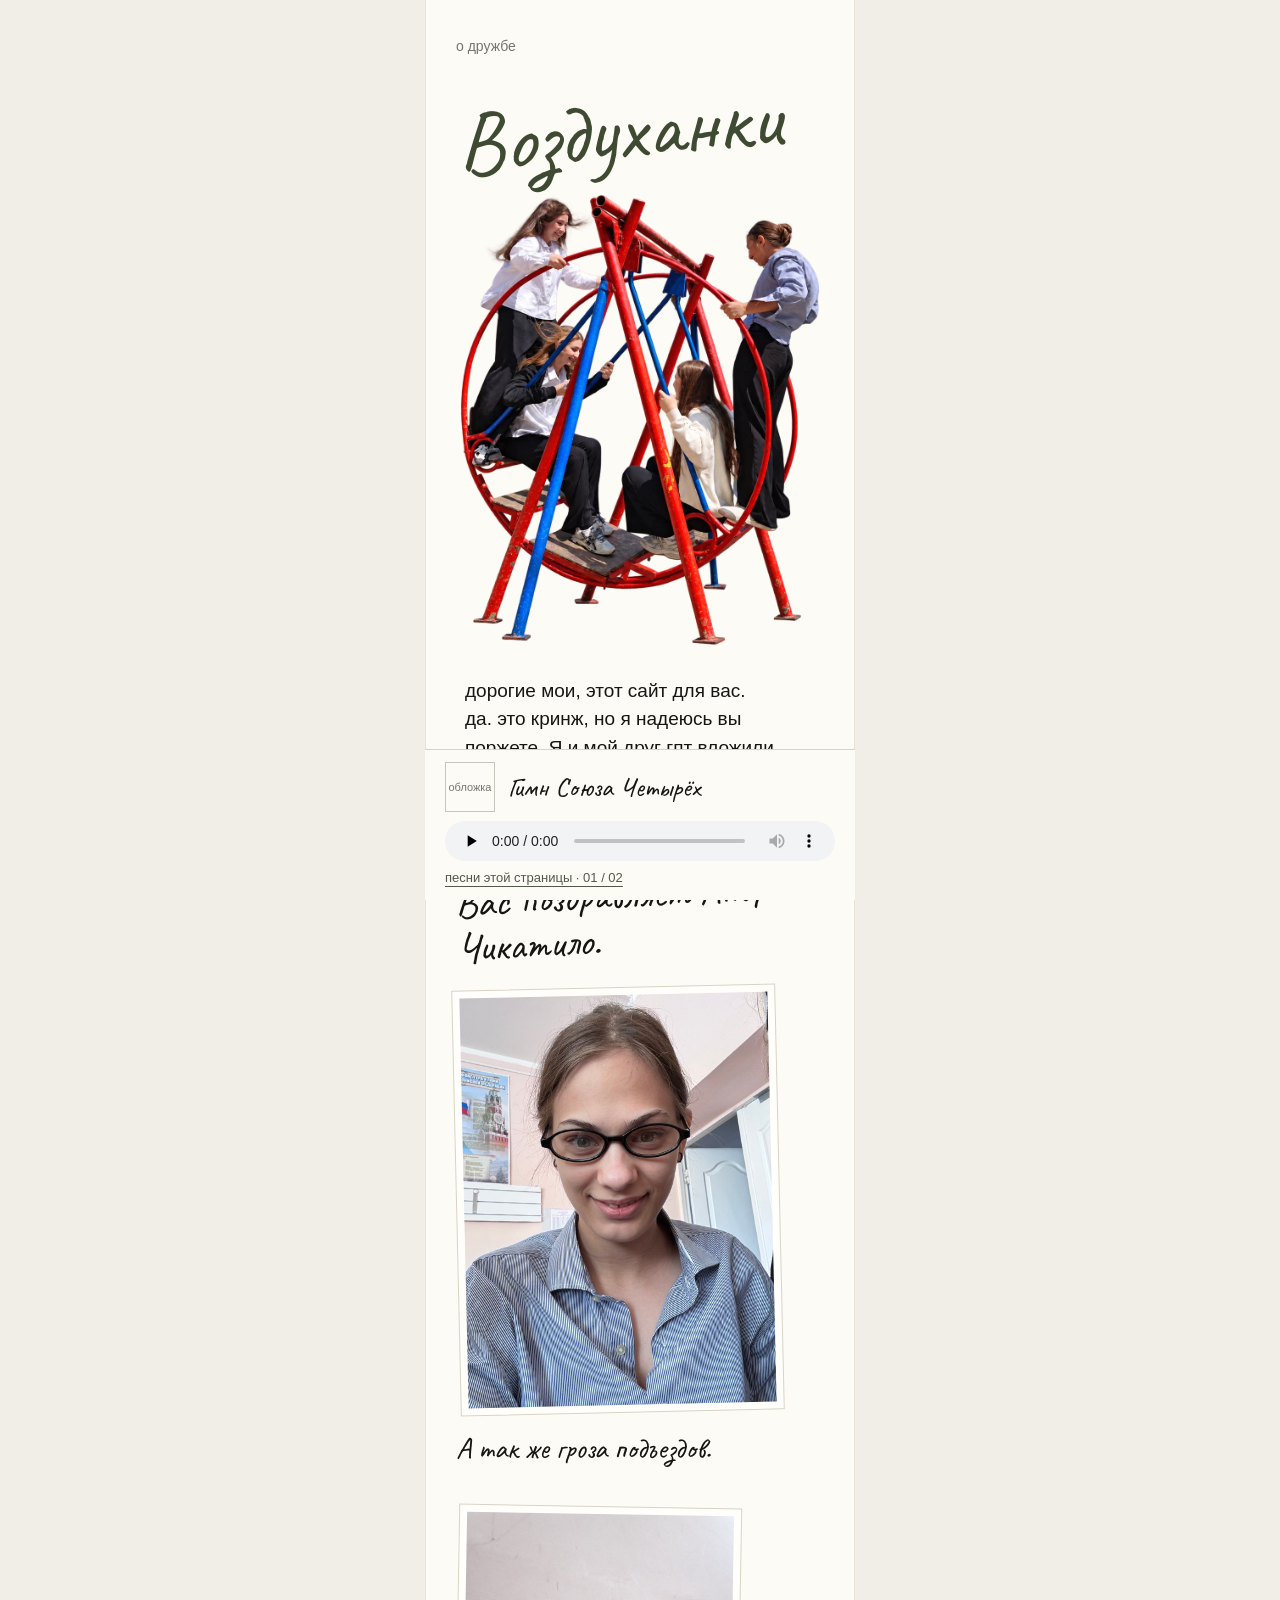
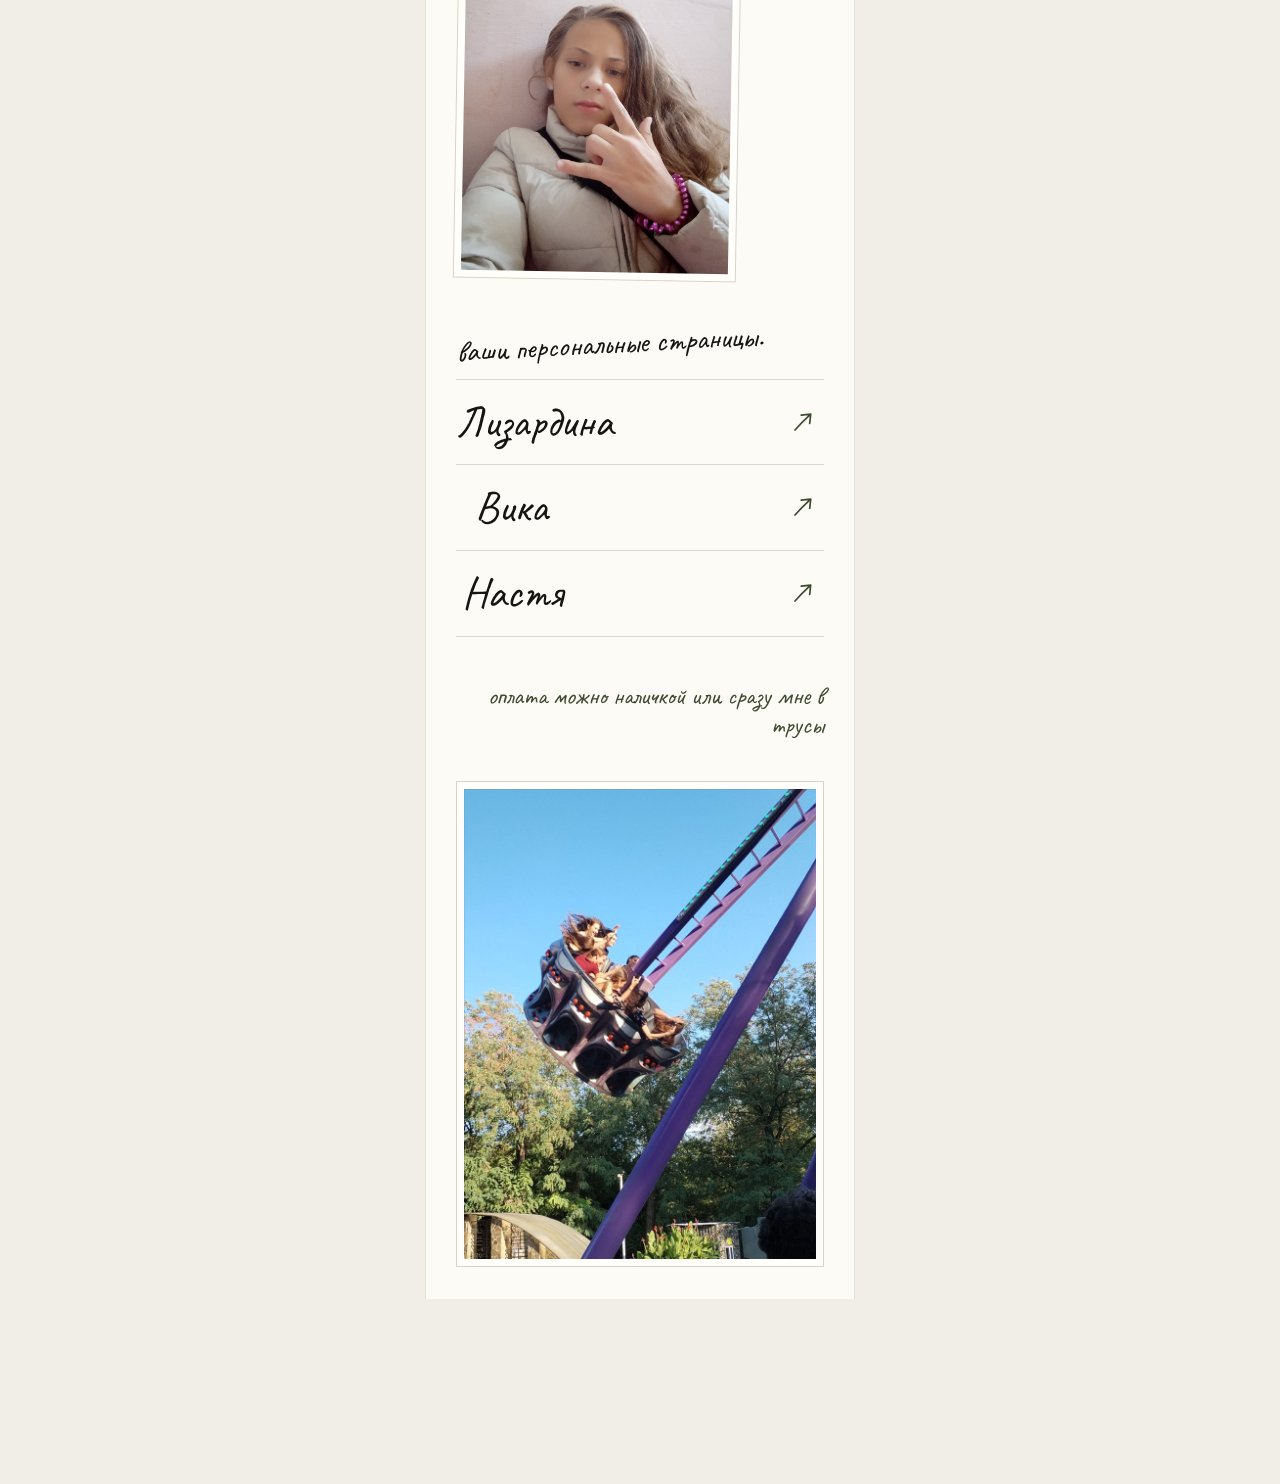
==== commit a9164064: "Start the group album and add unused friend photos" ====
--- a/index.html
+++ b/index.html
@@ -1,6 +1,7 @@
 <!doctype html>
-<html lang="ru"><head><meta charset="utf-8"><meta name="viewport" content="width=device-width, initial-scale=1"><meta name="robots" content="noindex, nofollow"><meta name="theme-color" content="#fdfdfb"><title>Воздуханки — о дружбе</title><link rel="stylesheet" href="main/styles.css?v=arrows-1"><script defer src="main/content.js"></script><script defer src="main/app.js"></script><link rel="stylesheet" href="shared/music.css"><script defer src="shared/audio-config.js"></script><script defer src="shared/music.js" data-page="main"></script>
+<html lang="ru"><head><meta charset="utf-8"><meta name="viewport" content="width=device-width, initial-scale=1"><meta name="robots" content="noindex, nofollow"><meta name="theme-color" content="#fdfdfb"><title>Воздуханки — о дружбе</title><link rel="stylesheet" href="main/styles.css?v=friendship-1"><script defer src="main/content.js?v=friendship-1"></script><script defer src="main/app.js?v=friendship-1"></script><link rel="stylesheet" href="shared/music.css"><script defer src="shared/audio-config.js"></script><script defer src="shared/music.js" data-page="main"></script>
 <link rel="stylesheet" href="shared/design-variant.css">
 </head>
 <body class="homepage"><main><p class="small">о дружбе</p><header class="intro"><h1 class="hand">Воздуханки</h1><div id="group-photo"></div><p class="description" id="friendship-intro"></p></header>
-<section class="greetings" aria-labelledby="greetings-title"><h2 class="hand" id="greetings-title">Вас поздравляет Андрей Чикатило.</h2><div id="greeting-photos"></div><p class="greeting-caption hand" id="greeting-caption"></p></section><p class="note hand">ваши персональные страницы.</p><nav aria-label="Страницы подруг"><a href="friends/liza/"><span class="name hand">Лизардина</span><svg class="arrow" viewBox="0 0 26 26" aria-hidden="true" focusable="false"><path d="M5 21c4-4.5 9.6-10.2 15.4-15.6m-9.2.8 9.5-1.1-1 9.3" fill="none" stroke="currentColor" stroke-width="1.7" stroke-linecap="round" stroke-linejoin="round"/></svg></a><a href="friends/vika/"><span class="name hand">Вика</span><svg class="arrow" viewBox="0 0 26 26" aria-hidden="true" focusable="false"><path d="M5 21c4-4.5 9.6-10.2 15.4-15.6m-9.2.8 9.5-1.1-1 9.3" fill="none" stroke="currentColor" stroke-width="1.7" stroke-linecap="round" stroke-linejoin="round"/></svg></a><a href="friends/nastya/"><span class="name hand">Настя</span><svg class="arrow" viewBox="0 0 26 26" aria-hidden="true" focusable="false"><path d="M5 21c4-4.5 9.6-10.2 15.4-15.6m-9.2.8 9.5-1.1-1 9.3" fill="none" stroke="currentColor" stroke-width="1.7" stroke-linecap="round" stroke-linejoin="round"/></svg></a></nav><p class="footer hand">оплата можно наличкой или сразу мне в трусы</p></main><dialog id="greeting-dialog" aria-label="Фотография от меня"><button class="greeting-close" type="button" aria-label="Закрыть фотографию">×</button><img id="greeting-large" alt=""></dialog></body></html>
+<section class="greetings" aria-labelledby="greetings-title"><h2 class="hand" id="greetings-title">Вас поздравляет Андрей Чикатило.</h2><div id="greeting-photos"></div><p class="greeting-caption hand" id="greeting-caption"></p></section><p class="note hand">ваши персональные страницы.</p><nav aria-label="Страницы подруг"><a href="friends/liza/"><span class="name hand">Лизардина</span><svg class="arrow" viewBox="0 0 26 26" aria-hidden="true" focusable="false"><path d="M5 21c4-4.5 9.6-10.2 15.4-15.6m-9.2.8 9.5-1.1-1 9.3" fill="none" stroke="currentColor" stroke-width="1.7" stroke-linecap="round" stroke-linejoin="round"/></svg></a><a href="friends/vika/"><span class="name hand">Вика</span><svg class="arrow" viewBox="0 0 26 26" aria-hidden="true" focusable="false"><path d="M5 21c4-4.5 9.6-10.2 15.4-15.6m-9.2.8 9.5-1.1-1 9.3" fill="none" stroke="currentColor" stroke-width="1.7" stroke-linecap="round" stroke-linejoin="round"/></svg></a><a href="friends/nastya/"><span class="name hand">Настя</span><svg class="arrow" viewBox="0 0 26 26" aria-hidden="true" focusable="false"><path d="M5 21c4-4.5 9.6-10.2 15.4-15.6m-9.2.8 9.5-1.1-1 9.3" fill="none" stroke="currentColor" stroke-width="1.7" stroke-linecap="round" stroke-linejoin="round"/></svg></a></nav><p class="footer hand">оплата можно наличкой или сразу мне в трусы</p>
+<section class="friendship-album" id="friendship-album" aria-label="Мы вчетвером"></section></main><dialog id="greeting-dialog" aria-label="Фотография от меня"><button class="greeting-close" type="button" aria-label="Закрыть фотографию">×</button><img id="greeting-large" alt=""></dialog></body></html>
--- a/main/styles.css
+++ b/main/styles.css
@@ -8,3 +8,31 @@
 .greeting-figure figcaption:empty{display:none}
 
 .homepage main{padding-top:22px}.homepage .intro{padding-top:3px}.homepage .intro h1{margin-top:10px;margin-bottom:18px}.group-photo{display:block;width:100%;padding:0;border:0;background:transparent;cursor:zoom-in;margin:0 0 28px}.group-photo img{display:block;width:100%;height:auto;object-fit:contain}.group-photo:focus-visible{outline:2px solid var(--olive);outline-offset:6px}
+
+.friendship-album {
+  margin-top: 42px;
+}
+
+.friendship-photo {
+  display: block;
+  width: 100%;
+  padding: clamp(4px, 1.6vw, 7px);
+  border: 1px solid var(--album-edge, #d9d3c5);
+  background: var(--album-print, #fffefb);
+  cursor: zoom-in;
+}
+
+.friendship-photo + .friendship-photo {
+  margin-top: 24px;
+}
+
+.friendship-photo img {
+  display: block;
+  width: 100%;
+  height: auto;
+}
+
+.friendship-photo:focus-visible {
+  outline: 2px solid var(--olive);
+  outline-offset: 4px;
+}
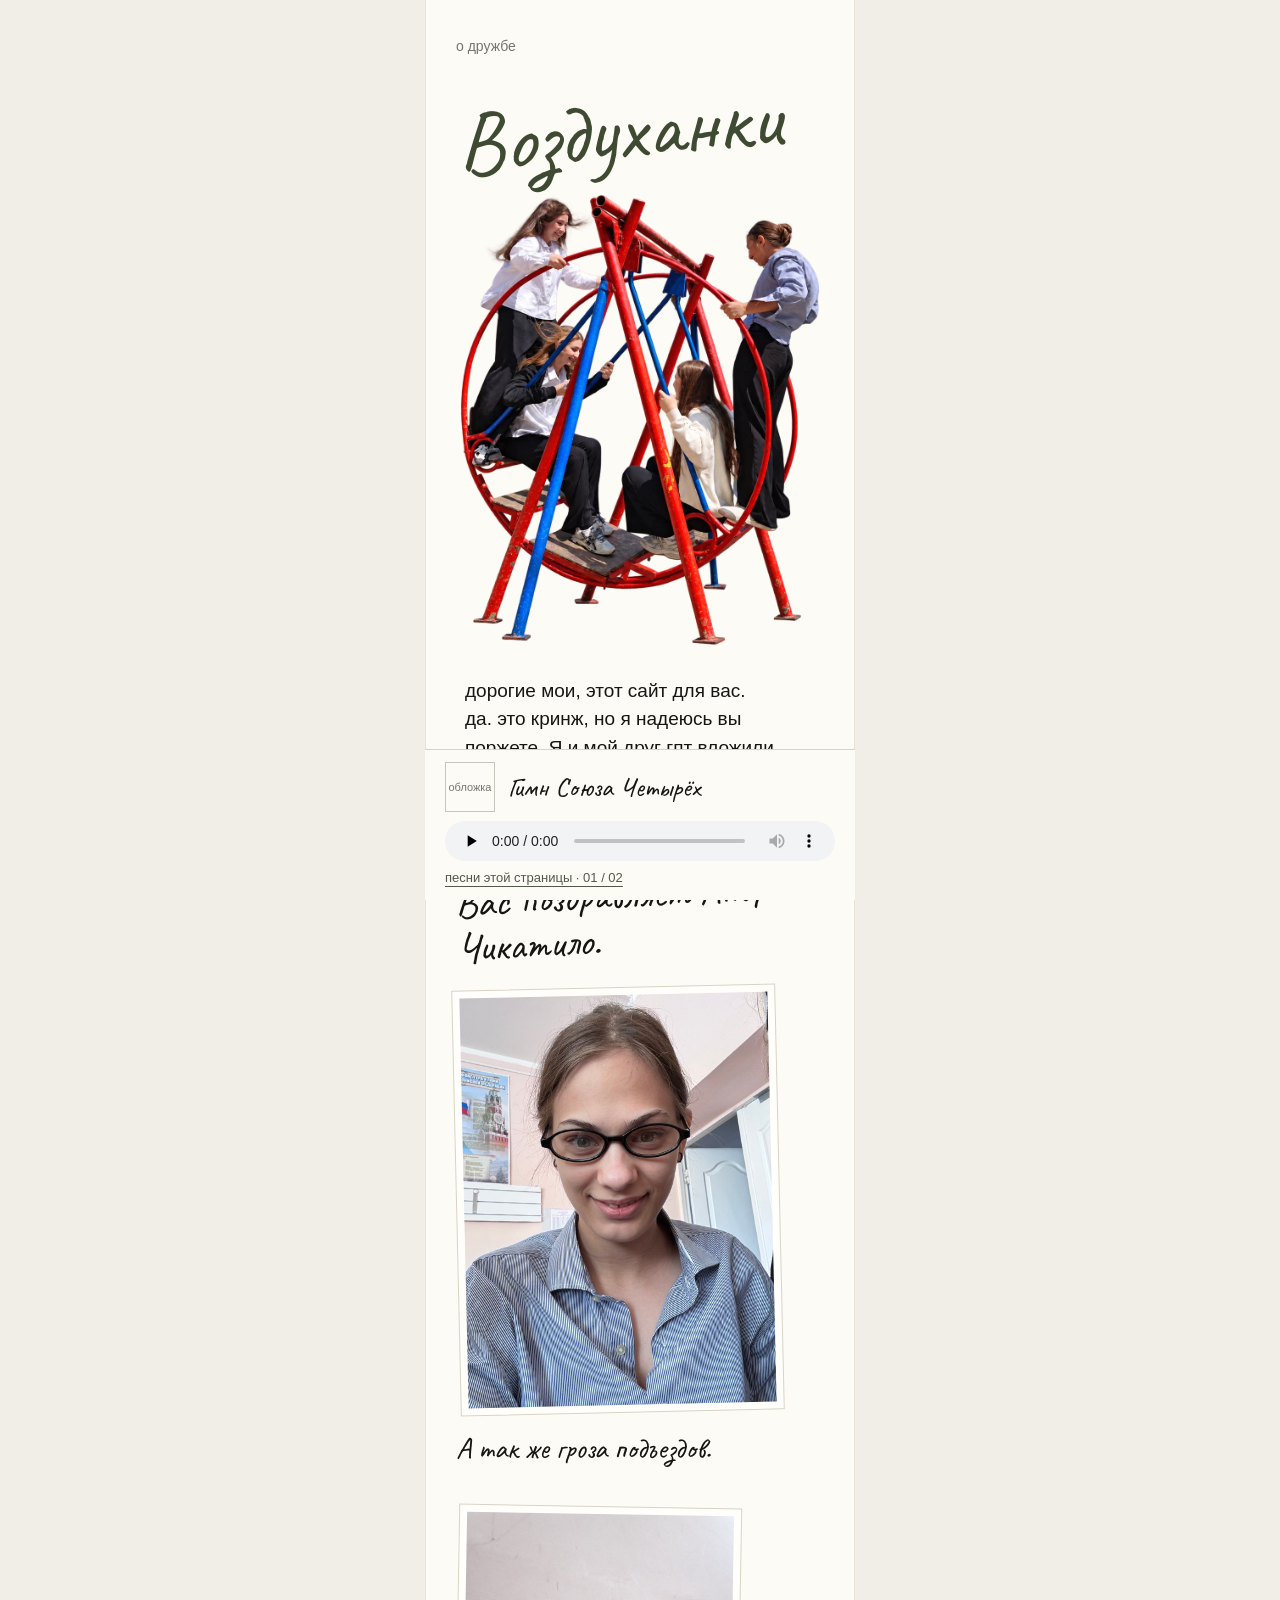
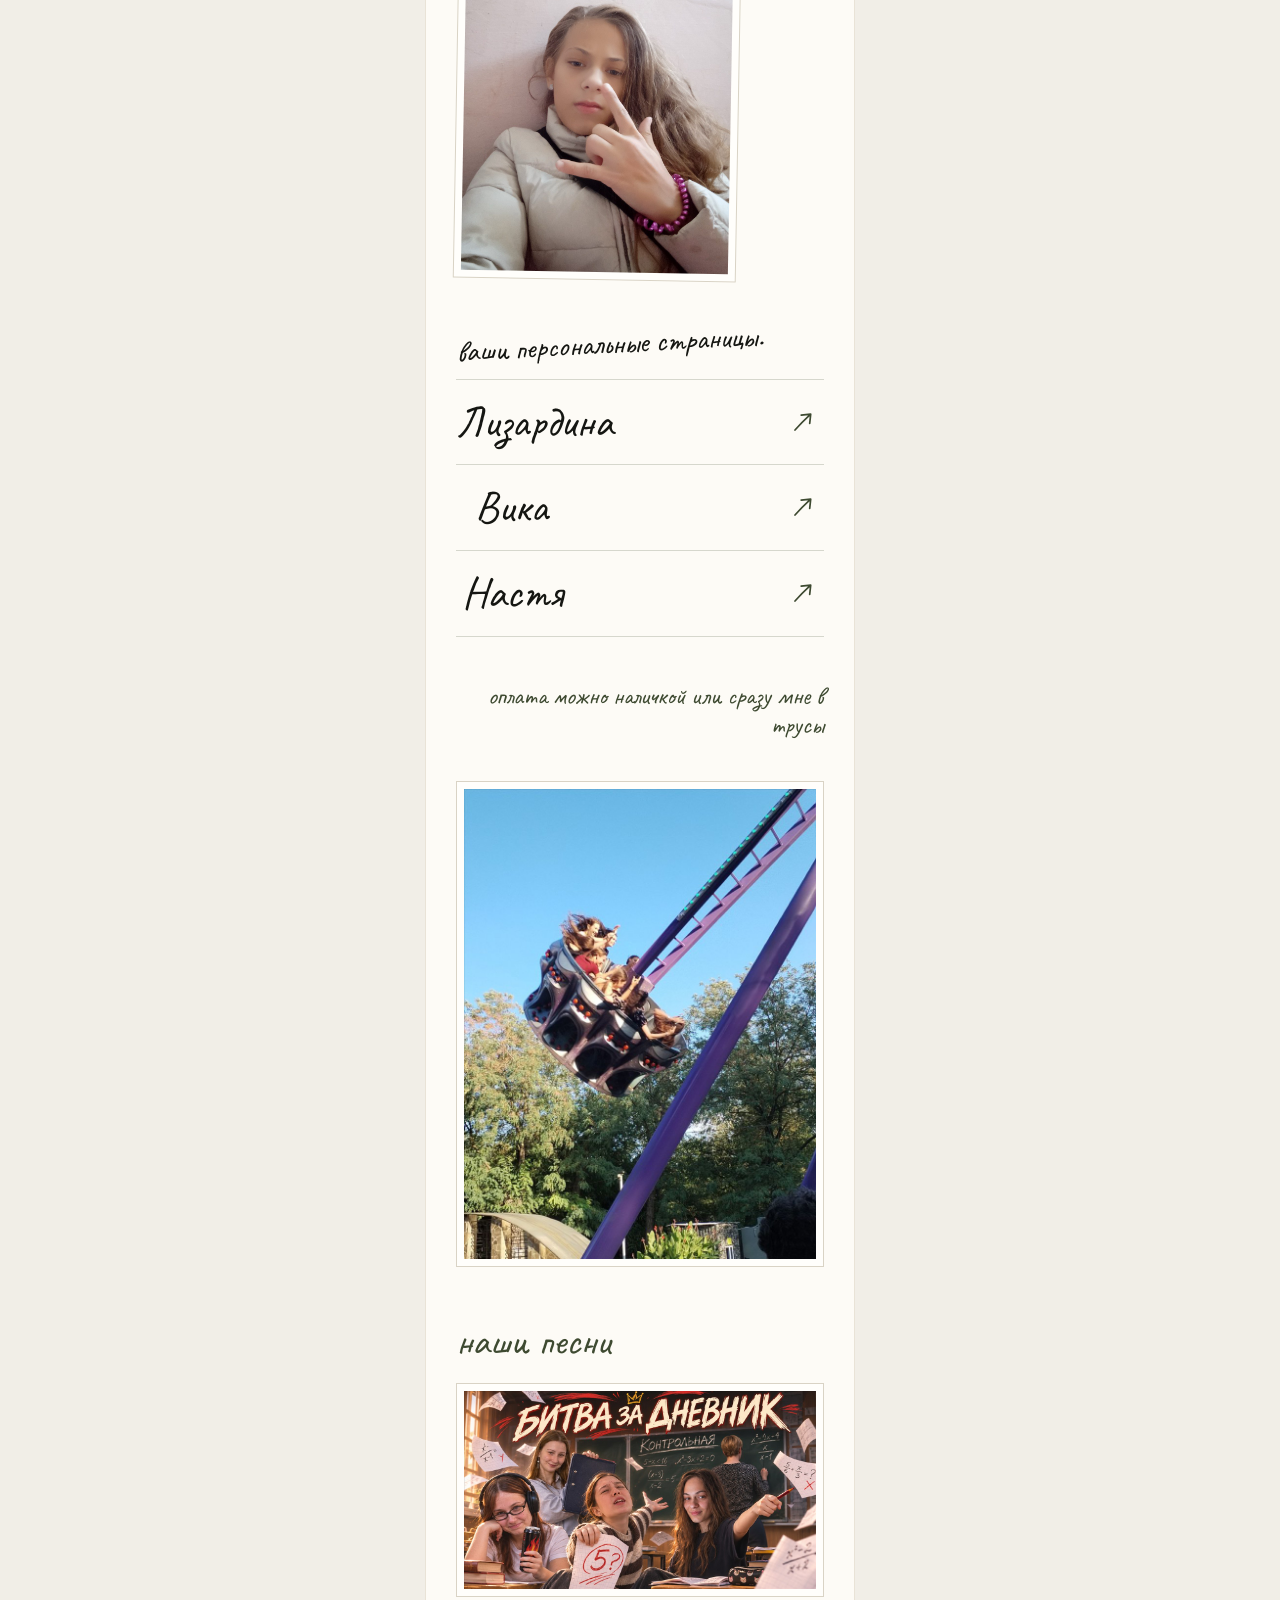
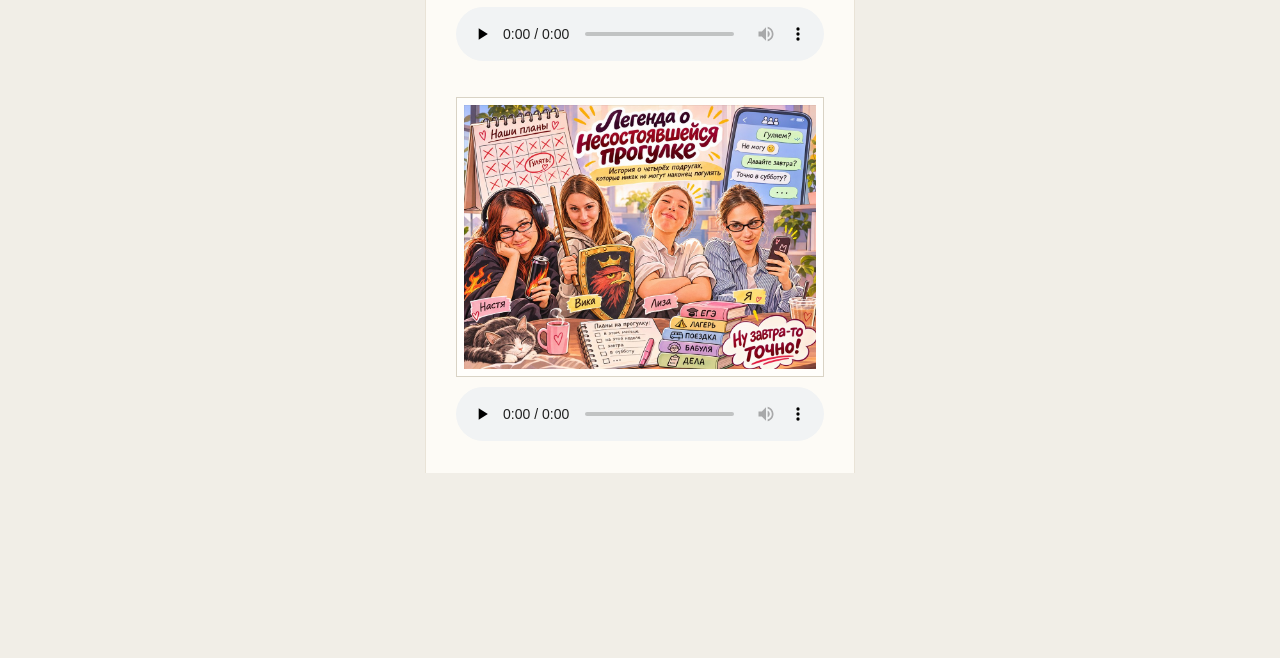
==== commit 479b9ea6: "Add two illustrated songs to the homepage" ====
--- a/index.html
+++ b/index.html
@@ -1,7 +1,10 @@
 <!doctype html>
-<html lang="ru"><head><meta charset="utf-8"><meta name="viewport" content="width=device-width, initial-scale=1"><meta name="robots" content="noindex, nofollow"><meta name="theme-color" content="#fdfdfb"><title>Воздуханки — о дружбе</title><link rel="stylesheet" href="main/styles.css?v=friendship-1"><script defer src="main/content.js?v=friendship-1"></script><script defer src="main/app.js?v=friendship-1"></script><link rel="stylesheet" href="shared/music.css"><script defer src="shared/audio-config.js"></script><script defer src="shared/music.js" data-page="main"></script>
+<html lang="ru"><head><meta charset="utf-8"><meta name="viewport" content="width=device-width, initial-scale=1"><meta name="robots" content="noindex, nofollow"><meta name="theme-color" content="#fdfdfb"><title>Воздуханки — о дружбе</title><link rel="stylesheet" href="main/styles.css?v=friendship-soundtrack-1"><script defer src="main/content.js?v=friendship-soundtrack-1"></script><script defer src="main/app.js?v=friendship-soundtrack-1"></script><link rel="stylesheet" href="shared/music.css"><script defer src="shared/audio-config.js"></script><script defer src="shared/music.js" data-page="main"></script>
 <link rel="stylesheet" href="shared/design-variant.css">
 </head>
 <body class="homepage"><main><p class="small">о дружбе</p><header class="intro"><h1 class="hand">Воздуханки</h1><div id="group-photo"></div><p class="description" id="friendship-intro"></p></header>
 <section class="greetings" aria-labelledby="greetings-title"><h2 class="hand" id="greetings-title">Вас поздравляет Андрей Чикатило.</h2><div id="greeting-photos"></div><p class="greeting-caption hand" id="greeting-caption"></p></section><p class="note hand">ваши персональные страницы.</p><nav aria-label="Страницы подруг"><a href="friends/liza/"><span class="name hand">Лизардина</span><svg class="arrow" viewBox="0 0 26 26" aria-hidden="true" focusable="false"><path d="M5 21c4-4.5 9.6-10.2 15.4-15.6m-9.2.8 9.5-1.1-1 9.3" fill="none" stroke="currentColor" stroke-width="1.7" stroke-linecap="round" stroke-linejoin="round"/></svg></a><a href="friends/vika/"><span class="name hand">Вика</span><svg class="arrow" viewBox="0 0 26 26" aria-hidden="true" focusable="false"><path d="M5 21c4-4.5 9.6-10.2 15.4-15.6m-9.2.8 9.5-1.1-1 9.3" fill="none" stroke="currentColor" stroke-width="1.7" stroke-linecap="round" stroke-linejoin="round"/></svg></a><a href="friends/nastya/"><span class="name hand">Настя</span><svg class="arrow" viewBox="0 0 26 26" aria-hidden="true" focusable="false"><path d="M5 21c4-4.5 9.6-10.2 15.4-15.6m-9.2.8 9.5-1.1-1 9.3" fill="none" stroke="currentColor" stroke-width="1.7" stroke-linecap="round" stroke-linejoin="round"/></svg></a></nav><p class="footer hand">оплата можно наличкой или сразу мне в трусы</p>
-<section class="friendship-album" id="friendship-album" aria-label="Мы вчетвером"></section></main><dialog id="greeting-dialog" aria-label="Фотография от меня"><button class="greeting-close" type="button" aria-label="Закрыть фотографию">×</button><img id="greeting-large" alt=""></dialog></body></html>
+<section class="friendship-album" id="friendship-album" aria-label="Мы вчетвером"></section>
+<section class="friendship-soundtrack" id="friendship-soundtrack" aria-labelledby="soundtrack-title">
+  <h2 class="hand" id="soundtrack-title">наши песни</h2>
+</section></main><dialog id="greeting-dialog" aria-label="Фотография от меня"><button class="greeting-close" type="button" aria-label="Закрыть фотографию">×</button><img id="greeting-large" alt=""></dialog></body></html>
--- a/main/styles.css
+++ b/main/styles.css
@@ -36,3 +36,24 @@
   outline: 2px solid var(--olive);
   outline-offset: 4px;
 }
+
+.friendship-soundtrack {
+  margin-top: 52px;
+}
+
+.friendship-soundtrack h2 {
+  margin: 0 0 20px;
+  color: var(--olive);
+  font-size: 40px;
+  line-height: 1.1;
+}
+
+.friendship-track + .friendship-track {
+  margin-top: 36px;
+}
+
+.friendship-track audio {
+  display: block;
+  width: 100%;
+  margin-top: 10px;
+}
